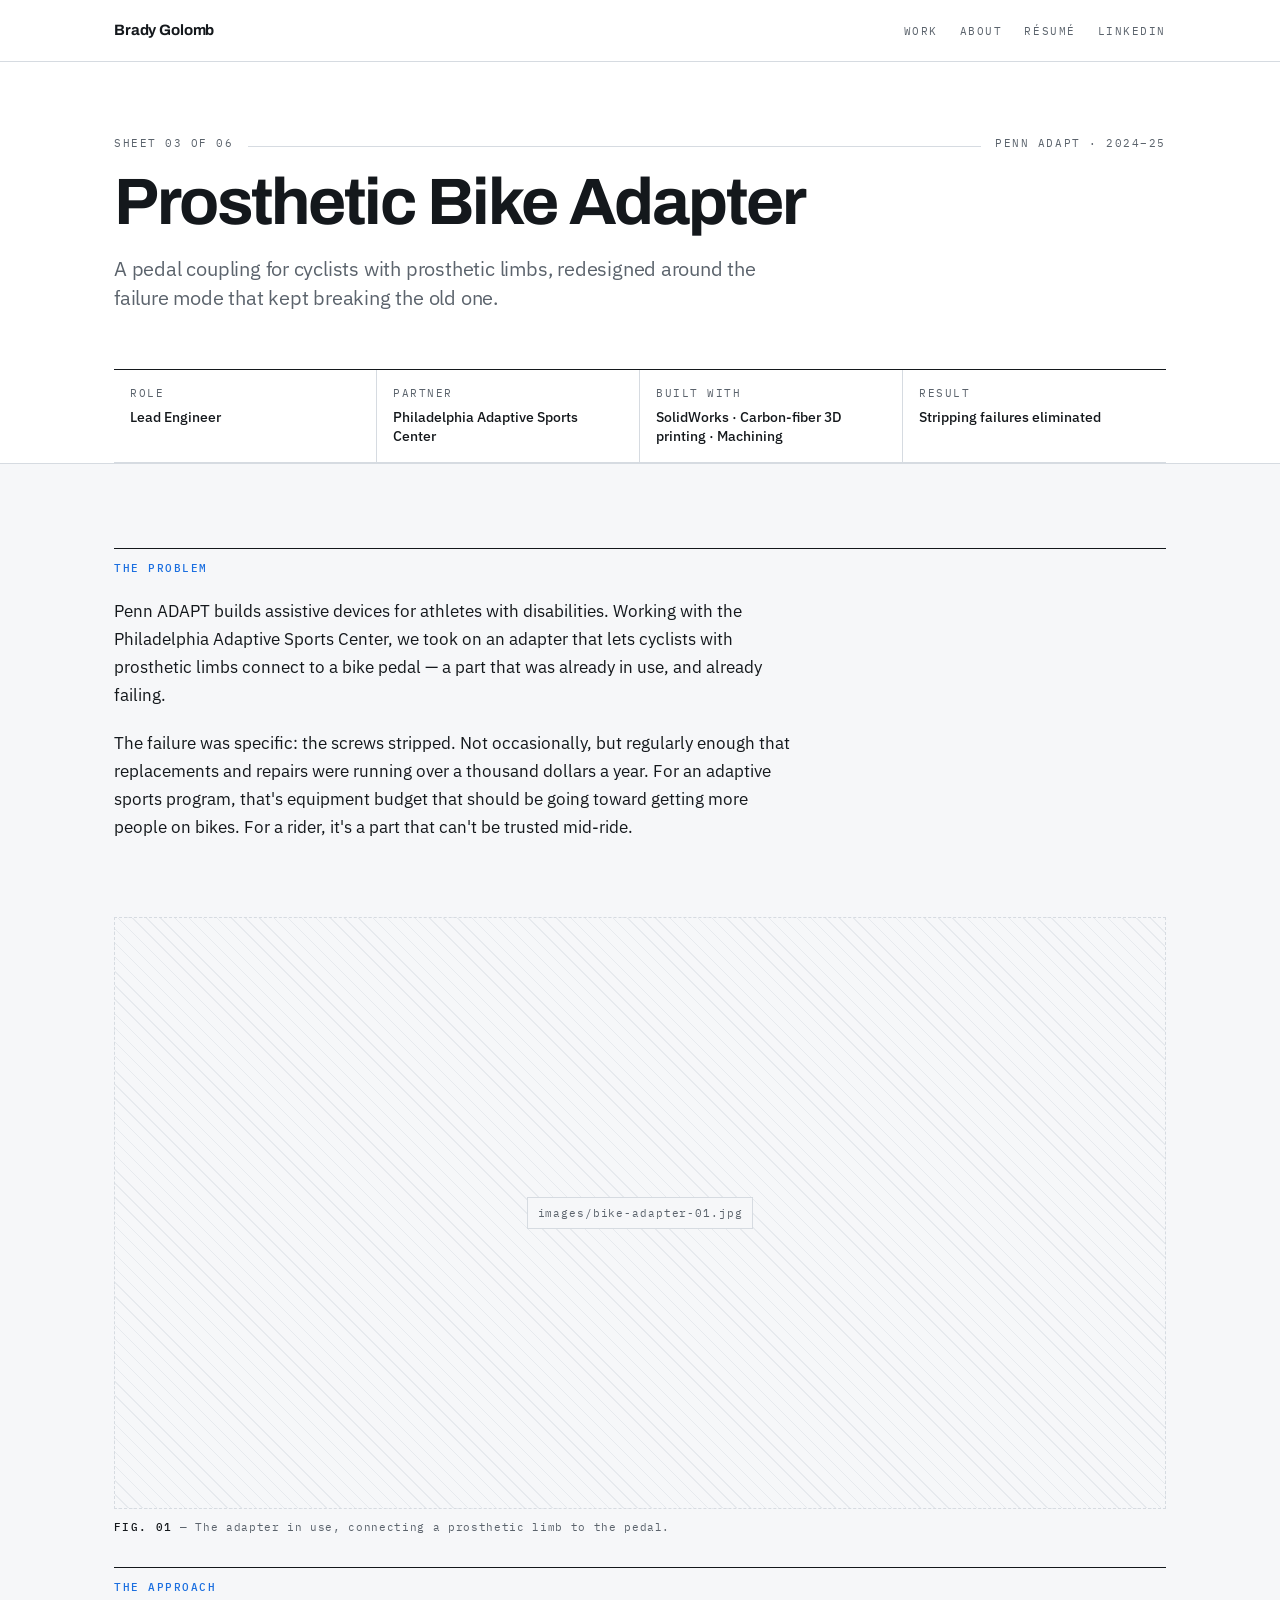
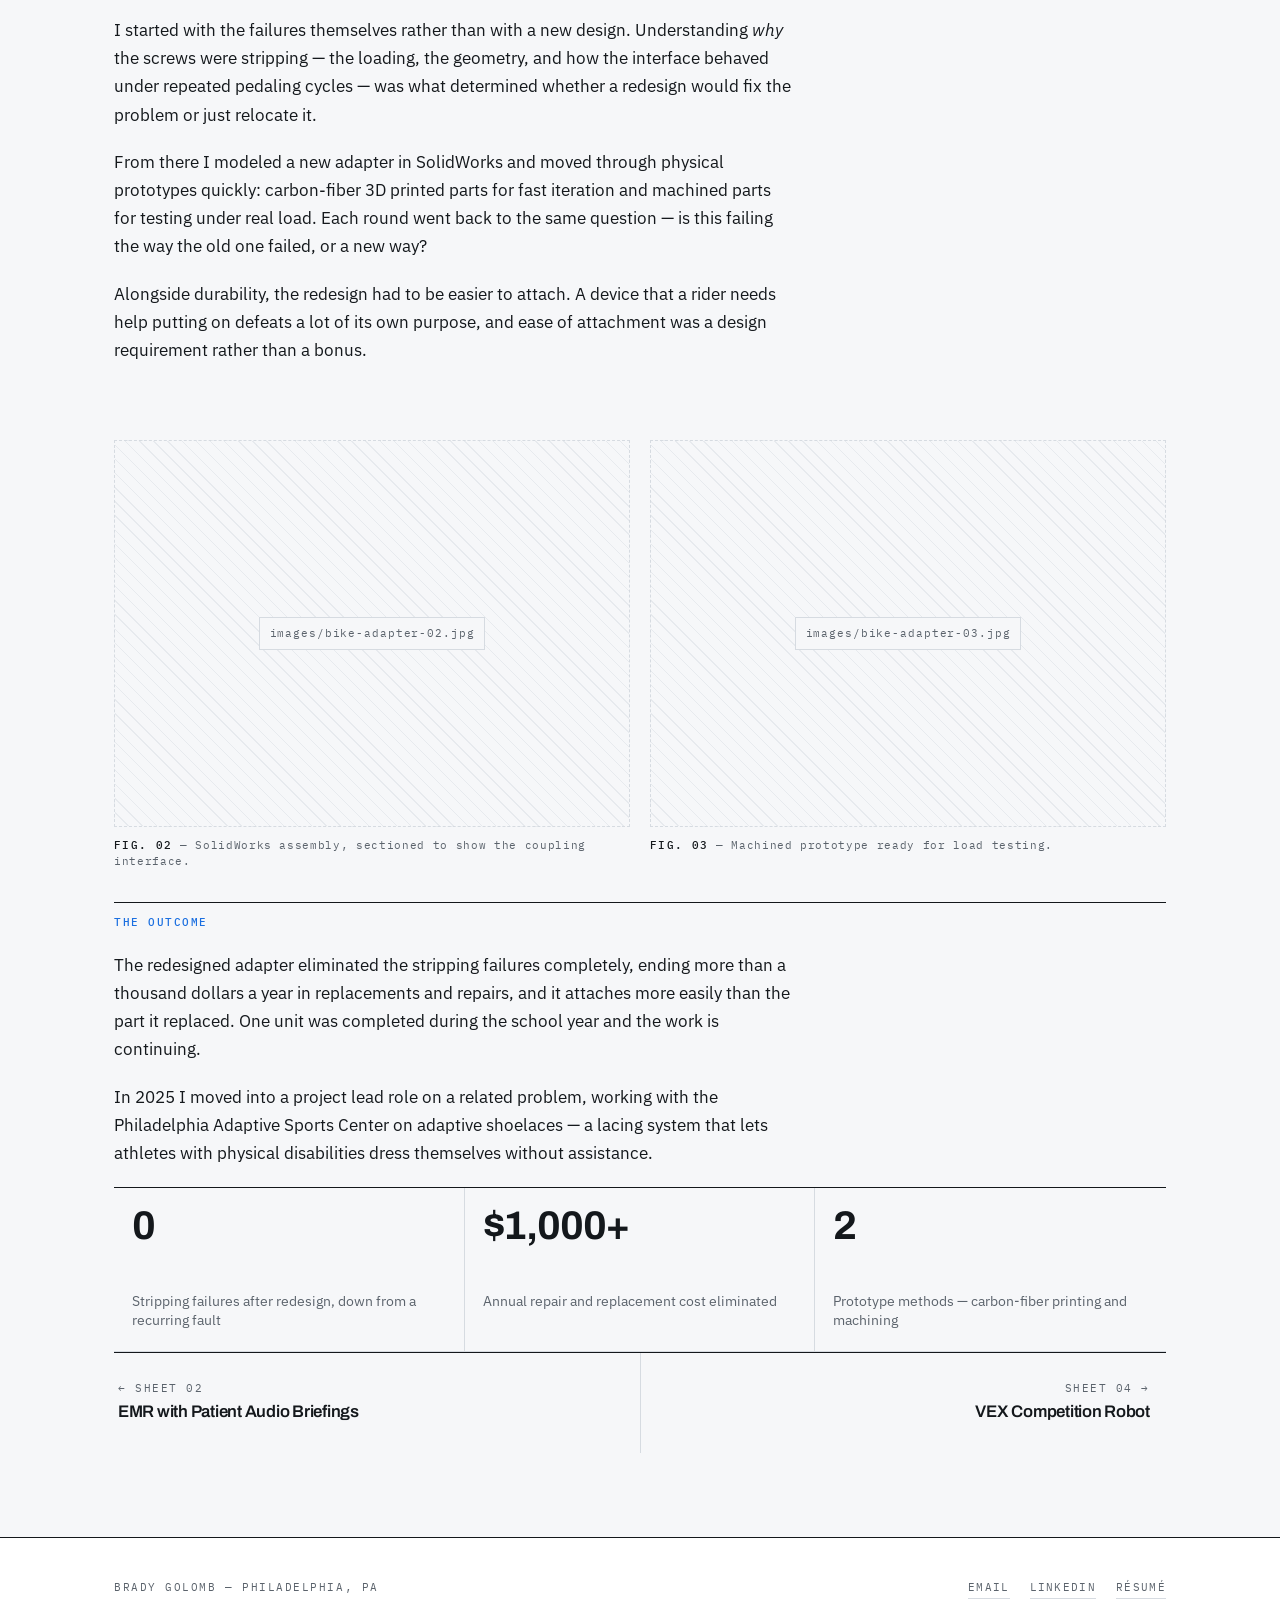
==== bike-adapter.html @ 54116083 "Add files via upload" ====
<!DOCTYPE html>
<html lang="en">
<head>
<meta charset="utf-8">
<meta name="viewport" content="width=device-width, initial-scale=1">
<title>Prosthetic Bike Adapter — Brady Golomb</title>
<meta name="description" content="A redesigned pedal coupling for cyclists with prosthetic limbs that eliminated a screw-stripping failure costing riders $1,000+ a year. Penn ADAPT, 2024–25.">
<link rel="preconnect" href="https://fonts.googleapis.com">
<link rel="preconnect" href="https://fonts.gstatic.com" crossorigin>
<link href="https://fonts.googleapis.com/css2?family=Archivo:wght@600;700&family=IBM+Plex+Mono:wght@400;500&family=IBM+Plex+Sans:wght@400;500;600&display=swap" rel="stylesheet">
<link rel="stylesheet" href="style.css">
</head>
<body>

<header class="masthead">
  <div class="wrap masthead-inner">
    <a class="masthead-name" href="index.html">Brady Golomb</a>
    <nav class="masthead-nav">
      <a href="index.html#work">Work</a>
      <a href="index.html#about">About</a>
      <a href="resume.pdf">Résumé</a>
      <a href="https://www.linkedin.com/in/bradygolomb">LinkedIn</a>
    </nav>
  </div>
</header>

<section class="sheet-head">
  <div class="wrap">
    <div class="sheet-eyebrow">
      <p class="label">Sheet 03 of 06</p>
      <span class="rule-fill"></span>
      <p class="label">Penn ADAPT · 2024–25</p>
    </div>
    <h1 class="h-display sheet-title">Prosthetic Bike Adapter</h1>
    <p class="sheet-standfirst">A pedal coupling for cyclists with prosthetic limbs, redesigned around the failure mode that kept breaking the old one.</p>
  </div>
  <div class="wrap">
    <div class="titleblock">
      <div class="tb-cell">
        <p class="label">Role</p>
        <p class="tb-val">Lead Engineer</p>
      </div>
      <div class="tb-cell">
        <p class="label">Partner</p>
        <p class="tb-val">Philadelphia Adaptive Sports Center</p>
      </div>
      <div class="tb-cell">
        <p class="label">Built with</p>
        <p class="tb-val">SolidWorks · Carbon-fiber 3D printing · Machining</p>
      </div>
      <div class="tb-cell">
        <p class="label">Result</p>
        <p class="tb-val">Stripping failures eliminated</p>
      </div>
    </div>
  </div>
</section>

<section class="sheet-body">
  <div class="wrap">

    <div class="sheet-section prose">
      <h2>The problem</h2>
      <p>Penn ADAPT builds assistive devices for athletes with disabilities. Working with the Philadelphia Adaptive Sports Center, we took on an adapter that lets cyclists with prosthetic limbs connect to a bike pedal — a part that was already in use, and already failing.</p>
      <p>The failure was specific: the screws stripped. Not occasionally, but regularly enough that replacements and repairs were running over a thousand dollars a year. For an adaptive sports program, that's equipment budget that should be going toward getting more people on bikes. For a rider, it's a part that can't be trusted mid-ride.</p>
    </div>

    <!-- IMAGE: replace this block with →  <img src="images/bike-adapter-01.jpg" alt="Adapter mounted on a bike with a prosthetic limb"> -->
    <figure>
      <div class="img-slot img-slot-wide"><span>images/bike-adapter-01.jpg</span></div>
      <figcaption><b>Fig. 01</b> — The adapter in use, connecting a prosthetic limb to the pedal.</figcaption>
    </figure>

    <div class="sheet-section prose">
      <h2>The approach</h2>
      <p>I started with the failures themselves rather than with a new design. Understanding <em>why</em> the screws were stripping — the loading, the geometry, and how the interface behaved under repeated pedaling cycles — was what determined whether a redesign would fix the problem or just relocate it.</p>
      <p>From there I modeled a new adapter in SolidWorks and moved through physical prototypes quickly: carbon-fiber 3D printed parts for fast iteration and machined parts for testing under real load. Each round went back to the same question — is this failing the way the old one failed, or a new way?</p>
      <p>Alongside durability, the redesign had to be easier to attach. A device that a rider needs help putting on defeats a lot of its own purpose, and ease of attachment was a design requirement rather than a bonus.</p>
    </div>

    <!-- IMAGE: replace each block with →  <img src="images/bike-adapter-02.jpg" alt="..."> -->
    <div class="fig-grid">
      <figure>
        <div class="img-slot"><span>images/bike-adapter-02.jpg</span></div>
        <figcaption><b>Fig. 02</b> — SolidWorks assembly, sectioned to show the coupling interface.</figcaption>
      </figure>
      <figure>
        <div class="img-slot"><span>images/bike-adapter-03.jpg</span></div>
        <figcaption><b>Fig. 03</b> — Machined prototype ready for load testing.</figcaption>
      </figure>
    </div>

    <div class="sheet-section prose">
      <h2>The outcome</h2>
      <p>The redesigned adapter eliminated the stripping failures completely, ending more than a thousand dollars a year in replacements and repairs, and it attaches more easily than the part it replaced. One unit was completed during the school year and the work is continuing.</p>
      <p>In 2025 I moved into a project lead role on a related problem, working with the Philadelphia Adaptive Sports Center on adaptive shoelaces — a lacing system that lets athletes with physical disabilities dress themselves without assistance.</p>

      <div class="outcomes">
        <div class="outcome">
          <p class="outcome-fig">0</p>
          <p class="outcome-txt">Stripping failures after redesign, down from a recurring fault</p>
        </div>
        <div class="outcome">
          <p class="outcome-fig">$1,000+</p>
          <p class="outcome-txt">Annual repair and replacement cost eliminated</p>
        </div>
        <div class="outcome">
          <p class="outcome-fig">2</p>
          <p class="outcome-txt">Prototype methods — carbon-fiber printing and machining</p>
        </div>
      </div>
    </div>

  </div>

  <div class="wrap">
    <nav class="sheet-nav">
      <a class="nav-prev" href="emr-podcast.html">
        <p class="label">← Sheet 02</p>
        <div class="nav-ttl">EMR with Patient Audio Briefings</div>
      </a>
      <a class="nav-next" href="vex-robot.html">
        <p class="label">Sheet 04 →</p>
        <div class="nav-ttl">VEX Competition Robot</div>
      </a>
    </nav>
  </div>
</section>

<footer class="foot">
  <div class="wrap foot-inner">
    <p class="label">Brady Golomb — Philadelphia, PA</p>
    <div class="foot-links">
      <a href="mailto:bradygolomb06@gmail.com">Email</a>
      <a href="https://www.linkedin.com/in/bradygolomb">LinkedIn</a>
      <a href="resume.pdf">Résumé</a>
    </div>
  </div>
</footer>

</body>
</html>
---- style.css ----
/* ============================================================
   Brady Golomb — portfolio
   Visual system: engineering drawing sheet
   ============================================================ */

:root {
  --paper:      #F6F7F9;
  --sheet:      #FFFFFF;
  --ink:        #14181C;
  --graphite:   #5B636C;
  --rule:       #D6DBE1;
  --rule-soft:  #E7EAEE;
  --select:     #1B6FE0;
  --select-dim: #E8F0FC;

  --f-display: 'Archivo', 'Helvetica Neue', Arial, sans-serif;
  --f-body:    'IBM Plex Sans', system-ui, sans-serif;
  --f-mono:    'IBM Plex Mono', ui-monospace, monospace;

  --gutter: clamp(20px, 5vw, 64px);
  --maxw: 1180px;
}

*, *::before, *::after { box-sizing: border-box; }

html { -webkit-text-size-adjust: 100%; }

body {
  margin: 0;
  background: var(--paper);
  color: var(--ink);
  font-family: var(--f-body);
  font-size: 17px;
  line-height: 1.65;
  -webkit-font-smoothing: antialiased;
}

a { color: inherit; }

img { max-width: 100%; display: block; }

.wrap {
  max-width: var(--maxw);
  margin: 0 auto;
  padding: 0 var(--gutter);
}

/* ---------- shared type roles ---------- */

.label {
  font-family: var(--f-mono);
  font-size: 11px;
  letter-spacing: 0.14em;
  text-transform: uppercase;
  color: var(--graphite);
  margin: 0;
}

.h-display {
  font-family: var(--f-display);
  font-weight: 700;
  letter-spacing: -0.03em;
  line-height: 0.94;
  margin: 0;
}

.prose p {
  margin: 0 0 1.15em;
  max-width: 68ch;
}

.prose p:last-child { margin-bottom: 0; }

.prose strong { font-weight: 600; }

/* ============================================================
   MASTHEAD
   ============================================================ */

.masthead {
  border-bottom: 1px solid var(--rule);
  background: var(--sheet);
}

.masthead-inner {
  display: flex;
  align-items: baseline;
  justify-content: space-between;
  gap: 24px;
  padding-top: 18px;
  padding-bottom: 18px;
  flex-wrap: wrap;
}

.masthead-name {
  font-family: var(--f-display);
  font-weight: 700;
  font-size: 15px;
  letter-spacing: -0.01em;
  text-decoration: none;
}

.masthead-nav {
  display: flex;
  gap: 22px;
}

.masthead-nav a {
  font-family: var(--f-mono);
  font-size: 11px;
  letter-spacing: 0.14em;
  text-transform: uppercase;
  color: var(--graphite);
  text-decoration: none;
  padding-bottom: 2px;
  border-bottom: 1px solid transparent;
  transition: color .15s ease, border-color .15s ease;
}

.masthead-nav a:hover,
.masthead-nav a:focus-visible {
  color: var(--select);
  border-bottom-color: var(--select);
}

/* ============================================================
   HERO  (home)
   ============================================================ */

.hero {
  background: var(--sheet);
  border-bottom: 1px solid var(--rule);
  padding-top: clamp(56px, 9vw, 104px);
  padding-bottom: 0;
}

.hero-name {
  font-size: clamp(3.4rem, 13vw, 9.5rem);
  margin-bottom: 0.22em;
}

.hero-line {
  font-size: clamp(1.15rem, 2.4vw, 1.6rem);
  line-height: 1.35;
  font-weight: 400;
  max-width: 26ch;
  letter-spacing: -0.015em;
  margin: 0 0 clamp(40px, 6vw, 68px);
}

.hero-line em {
  font-style: normal;
  border-bottom: 2px solid var(--select);
  padding-bottom: 1px;
}

/* ---------- title block: the signature element ---------- */

.titleblock {
  border-top: 1px solid var(--ink);
  display: grid;
  grid-template-columns: repeat(4, 1fr);
}

.tb-cell {
  border-right: 1px solid var(--rule);
  border-bottom: 1px solid var(--rule);
  padding: 14px 16px 16px;
  min-height: 82px;
}

.tb-cell:nth-child(4n) { border-right: none; }

.tb-cell .label { margin-bottom: 6px; }

.tb-val {
  font-family: var(--f-body);
  font-size: 14px;
  font-weight: 500;
  line-height: 1.35;
  margin: 0;
}

.tb-val a { color: var(--select); text-decoration: none; }
.tb-val a:hover { text-decoration: underline; }

/* ============================================================
   SECTION SCAFFOLD
   ============================================================ */

.band { padding: clamp(56px, 8vw, 96px) 0; }

.band-sheet { background: var(--sheet); border-bottom: 1px solid var(--rule); }

.band-head {
  display: flex;
  align-items: baseline;
  gap: 16px;
  border-bottom: 1px solid var(--ink);
  padding-bottom: 12px;
  margin-bottom: 36px;
}

.band-head h2 {
  font-family: var(--f-display);
  font-weight: 700;
  font-size: 1.05rem;
  letter-spacing: -0.01em;
  margin: 0;
}

.band-head .count { margin-left: auto; }

/* ============================================================
   PROJECT INDEX  (bill-of-materials table)
   ============================================================ */

.index-list { border-top: 1px solid var(--rule-soft); }

.index-row {
  display: grid;
  grid-template-columns: 58px minmax(0, 1fr) 190px 130px 74px;
  align-items: center;
  gap: 16px;
  padding: 20px 8px 20px 4px;
  border-bottom: 1px solid var(--rule-soft);
  text-decoration: none;
  color: inherit;
  transition: background .14s ease, padding-left .14s ease;
}

.index-row:hover,
.index-row:focus-visible {
  background: var(--select-dim);
  padding-left: 14px;
  outline: none;
}

.index-row:focus-visible { box-shadow: inset 3px 0 0 var(--select); }

.ix-num {
  font-family: var(--f-mono);
  font-size: 12px;
  color: var(--graphite);
  letter-spacing: 0.04em;
}

.index-row:hover .ix-num { color: var(--select); }

.ix-title {
  font-family: var(--f-display);
  font-weight: 600;
  font-size: clamp(1.15rem, 2.2vw, 1.5rem);
  letter-spacing: -0.02em;
  line-height: 1.2;
}

.ix-sub {
  font-size: 14px;
  color: var(--graphite);
  line-height: 1.45;
  margin-top: 3px;
}

.ix-meta {
  font-family: var(--f-mono);
  font-size: 11px;
  letter-spacing: 0.1em;
  text-transform: uppercase;
  color: var(--graphite);
}

.ix-arrow {
  font-family: var(--f-mono);
  font-size: 13px;
  color: var(--rule);
  text-align: right;
  transition: color .14s ease, transform .14s ease;
}

.index-row:hover .ix-arrow {
  color: var(--select);
  transform: translateX(4px);
}

@media (max-width: 860px) {
  .index-row {
    grid-template-columns: 40px minmax(0, 1fr) 30px;
    gap: 12px;
    padding: 18px 4px;
  }
  .index-row .ix-meta { display: none; }
  .ix-sub { font-size: 13.5px; }
}

/* ============================================================
   ABOUT
   ============================================================ */

.about-grid {
  display: grid;
  grid-template-columns: minmax(0, 1.55fr) minmax(0, 1fr);
  gap: clamp(32px, 6vw, 80px);
  align-items: start;
}

@media (max-width: 820px) {
  .about-grid { grid-template-columns: 1fr; }
}

.spec-table { border-top: 1px solid var(--ink); }

.spec-row {
  display: grid;
  grid-template-columns: 120px minmax(0, 1fr);
  gap: 14px;
  padding: 12px 0;
  border-bottom: 1px solid var(--rule-soft);
  align-items: baseline;
}

.spec-row .label { padding-top: 2px; }

.spec-val { font-size: 14.5px; line-height: 1.5; }

/* ============================================================
   BUTTONS
   ============================================================ */

.btn-row { display: flex; flex-wrap: wrap; gap: 12px; margin-top: 32px; }

.btn {
  display: inline-flex;
  align-items: center;
  gap: 10px;
  font-family: var(--f-mono);
  font-size: 11px;
  letter-spacing: 0.14em;
  text-transform: uppercase;
  text-decoration: none;
  padding: 13px 20px;
  border: 1px solid var(--ink);
  color: var(--ink);
  background: transparent;
  transition: background .15s ease, color .15s ease, border-color .15s ease;
}

.btn:hover, .btn:focus-visible {
  background: var(--ink);
  color: var(--sheet);
}

.btn-primary {
  background: var(--select);
  border-color: var(--select);
  color: #fff;
}

.btn-primary:hover, .btn-primary:focus-visible {
  background: var(--ink);
  border-color: var(--ink);
  color: #fff;
}

/* ============================================================
   PROJECT PAGE
   ============================================================ */

.sheet-head {
  background: var(--sheet);
  border-bottom: 1px solid var(--rule);
  padding-top: clamp(40px, 6vw, 72px);
}

.sheet-eyebrow {
  display: flex;
  gap: 14px;
  align-items: baseline;
  margin-bottom: 20px;
}

.sheet-eyebrow .rule-fill {
  flex: 1;
  height: 1px;
  background: var(--rule);
}

.sheet-title {
  font-size: clamp(2.1rem, 6vw, 4.1rem);
  margin-bottom: 0.3em;
  max-width: 20ch;
}

.sheet-standfirst {
  font-size: clamp(1.05rem, 2vw, 1.28rem);
  line-height: 1.45;
  color: var(--graphite);
  max-width: 54ch;
  margin: 0 0 clamp(36px, 5vw, 56px);
  letter-spacing: -0.01em;
}

.sheet-body { padding: clamp(48px, 7vw, 84px) 0; }

.sheet-section { margin-bottom: clamp(48px, 7vw, 76px); }

.sheet-section:last-child { margin-bottom: 0; }

.sheet-section > h2 {
  font-family: var(--f-mono);
  font-size: 11px;
  letter-spacing: 0.14em;
  text-transform: uppercase;
  color: var(--select);
  font-weight: 500;
  border-top: 1px solid var(--ink);
  padding-top: 10px;
  margin: 0 0 20px;
}

/* ---------- figures ---------- */

figure { margin: 32px 0; }

.fig-grid {
  display: grid;
  grid-template-columns: 1fr 1fr;
  gap: 20px;
  margin: 32px 0;
}

.fig-grid figure { margin: 0; }

@media (max-width: 700px) {
  .fig-grid { grid-template-columns: 1fr; }
}

figure img { border: 1px solid var(--rule); background: var(--sheet); }

figcaption {
  font-family: var(--f-mono);
  font-size: 11px;
  letter-spacing: 0.06em;
  color: var(--graphite);
  margin-top: 10px;
  line-height: 1.5;
}

figcaption b {
  color: var(--ink);
  font-weight: 500;
  letter-spacing: 0.12em;
  text-transform: uppercase;
}

/* image placeholder — replace with <img> when photos are ready */
.img-slot {
  border: 1px dashed var(--rule);
  background:
    repeating-linear-gradient(45deg, transparent 0 9px, var(--rule-soft) 9px 10px);
  aspect-ratio: 4 / 3;
  display: flex;
  align-items: center;
  justify-content: center;
  padding: 20px;
  text-align: center;
}

.img-slot span {
  font-family: var(--f-mono);
  font-size: 11px;
  letter-spacing: 0.08em;
  color: var(--graphite);
  background: var(--paper);
  padding: 6px 10px;
  border: 1px solid var(--rule);
}

.img-slot-wide { aspect-ratio: 16 / 9; }

/* ---------- outcome callouts ---------- */

.outcomes {
  display: grid;
  grid-template-columns: repeat(auto-fit, minmax(180px, 1fr));
  border-top: 1px solid var(--ink);
  margin-top: 8px;
}

.outcome {
  border-right: 1px solid var(--rule);
  border-bottom: 1px solid var(--rule);
  padding: 18px 18px 20px;
}

.outcome:last-child { border-right: none; }

.outcome-fig {
  font-family: var(--f-display);
  font-weight: 700;
  font-size: clamp(1.8rem, 4vw, 2.5rem);
  letter-spacing: -0.03em;
  line-height: 1;
  margin: 0 0 8px;
}

.outcome-txt { font-size: 13.5px; line-height: 1.45; color: var(--graphite); margin: 0; }

@media (max-width: 620px) {
  .outcome { border-right: none; }
}

/* ---------- sheet footer nav ---------- */

.sheet-nav {
  border-top: 1px solid var(--ink);
  display: grid;
  grid-template-columns: 1fr 1fr;
}

.sheet-nav a {
  padding: 26px 4px 30px;
  text-decoration: none;
  transition: background .14s ease;
}

.sheet-nav a:hover, .sheet-nav a:focus-visible { background: var(--select-dim); }

.sheet-nav .nav-next { text-align: right; border-left: 1px solid var(--rule); padding-right: 16px; }
.sheet-nav .nav-prev { padding-left: 4px; }

.nav-ttl {
  font-family: var(--f-display);
  font-weight: 600;
  font-size: 1.05rem;
  letter-spacing: -0.015em;
  margin-top: 5px;
  line-height: 1.25;
}

.sheet-nav a:hover .nav-ttl { color: var(--select); }

/* ============================================================
   FOOTER
   ============================================================ */

.foot {
  background: var(--sheet);
  border-top: 1px solid var(--ink);
  padding: 40px 0 48px;
}

.foot-inner {
  display: flex;
  justify-content: space-between;
  align-items: baseline;
  gap: 20px;
  flex-wrap: wrap;
}

.foot-links { display: flex; gap: 20px; flex-wrap: wrap; }

.foot-links a {
  font-family: var(--f-mono);
  font-size: 11px;
  letter-spacing: 0.12em;
  text-transform: uppercase;
  color: var(--graphite);
  text-decoration: none;
  border-bottom: 1px solid var(--rule);
  padding-bottom: 2px;
}

.foot-links a:hover, .foot-links a:focus-visible {
  color: var(--select);
  border-bottom-color: var(--select);
}

/* ============================================================
   A11Y / MOTION
   ============================================================ */

:focus-visible { outline: 2px solid var(--select); outline-offset: 2px; }

@media (prefers-reduced-motion: reduce) {
  * { transition: none !important; animation: none !important; }
}

@media (max-width: 560px) {
  .titleblock { grid-template-columns: repeat(2, 1fr); }
  .tb-cell:nth-child(4n) { border-right: 1px solid var(--rule); }
  .tb-cell:nth-child(2n) { border-right: none; }
  .sheet-nav { grid-template-columns: 1fr; }
  .sheet-nav .nav-next { text-align: left; border-left: none; border-top: 1px solid var(--rule); padding-left: 4px; }
}
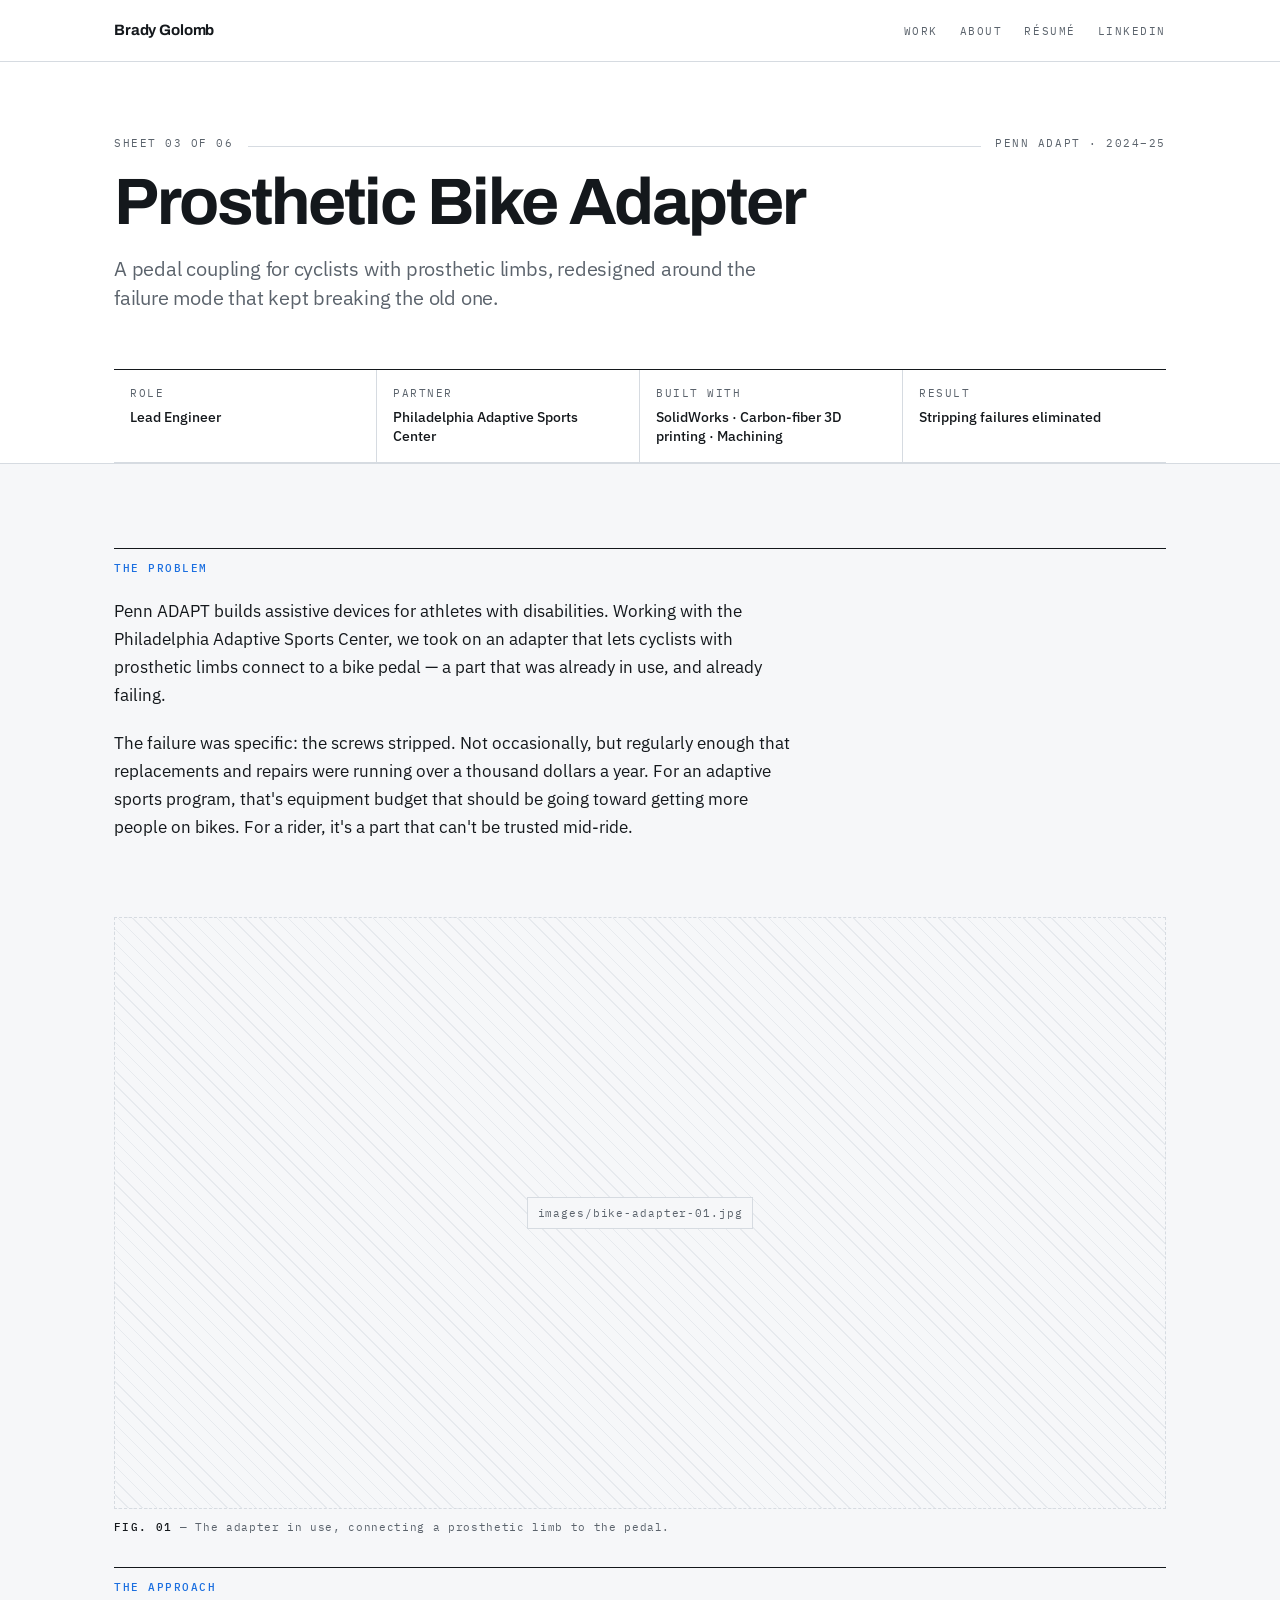
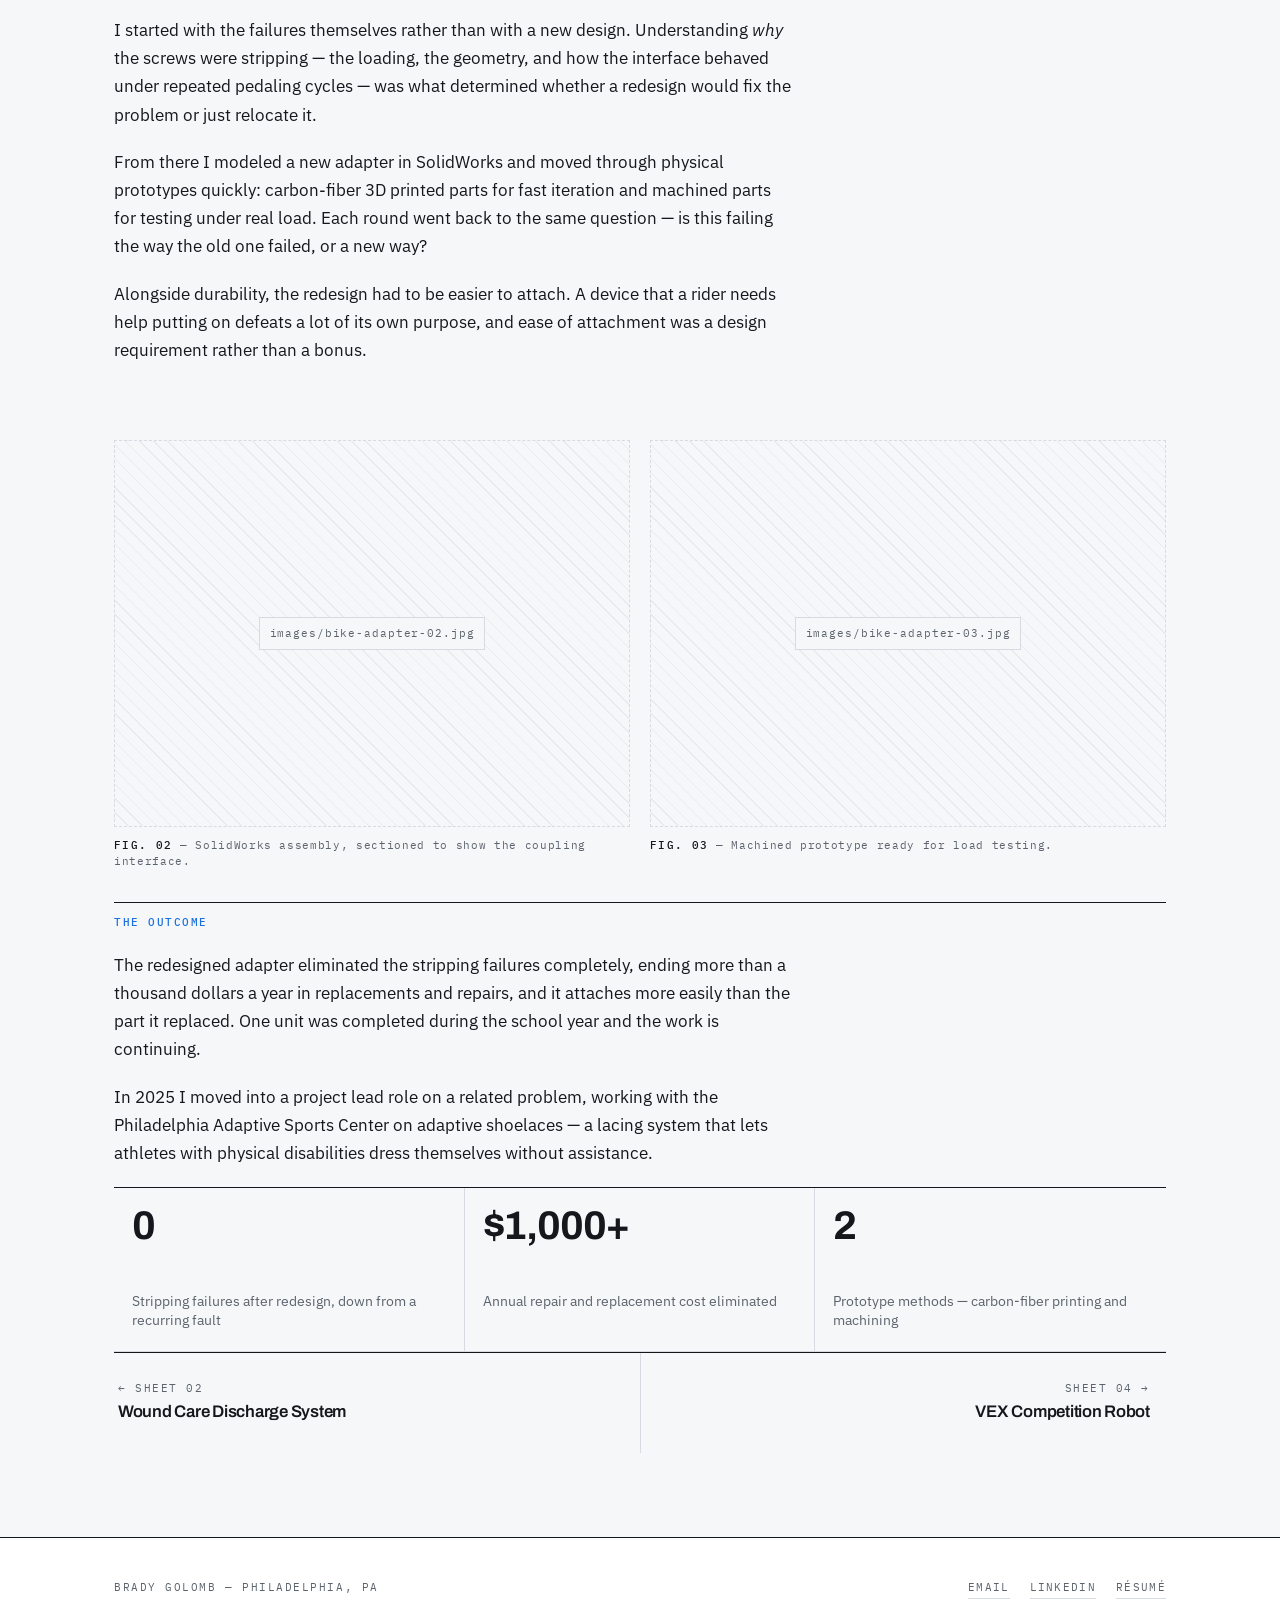
==== commit d09703cb: "Add files via upload" ====
--- a/bike-adapter.html
+++ b/bike-adapter.html
@@ -117,7 +117,7 @@
     <nav class="sheet-nav">
       <a class="nav-prev" href="emr-podcast.html">
         <p class="label">← Sheet 02</p>
-        <div class="nav-ttl">EMR with Patient Audio Briefings</div>
+        <div class="nav-ttl">Wound Care Discharge System</div>
       </a>
       <a class="nav-next" href="vex-robot.html">
         <p class="label">Sheet 04 →</p>
--- a/style.css
+++ b/style.css
@@ -593,3 +593,39 @@
   .sheet-nav { grid-template-columns: 1fr; }
   .sheet-nav .nav-next { text-align: left; border-left: none; border-top: 1px solid var(--rule); padding-left: 4px; }
 }
+
+/* ============================================================
+   PORTRAIT FIGURES — phone screenshots
+   ============================================================ */
+
+.fig-grid-3 { grid-template-columns: repeat(3, 1fr); }
+
+@media (max-width: 780px) {
+  .fig-grid-3 { grid-template-columns: 1fr; }
+}
+
+.fig-portrait img {
+  max-width: 240px;
+  margin-left: auto;
+  margin-right: auto;
+  border: none;
+  background: transparent;
+}
+
+.fig-portrait figcaption {
+  text-align: center;
+  max-width: 240px;
+  margin-left: auto;
+  margin-right: auto;
+}
+
+@media (max-width: 780px) {
+  .fig-portrait img { max-width: 220px; }
+}
+
+/* portrait placeholder, used before screenshots are added */
+.img-slot-portrait {
+  aspect-ratio: 9 / 19.5;
+  max-width: 240px;
+  margin: 0 auto;
+}
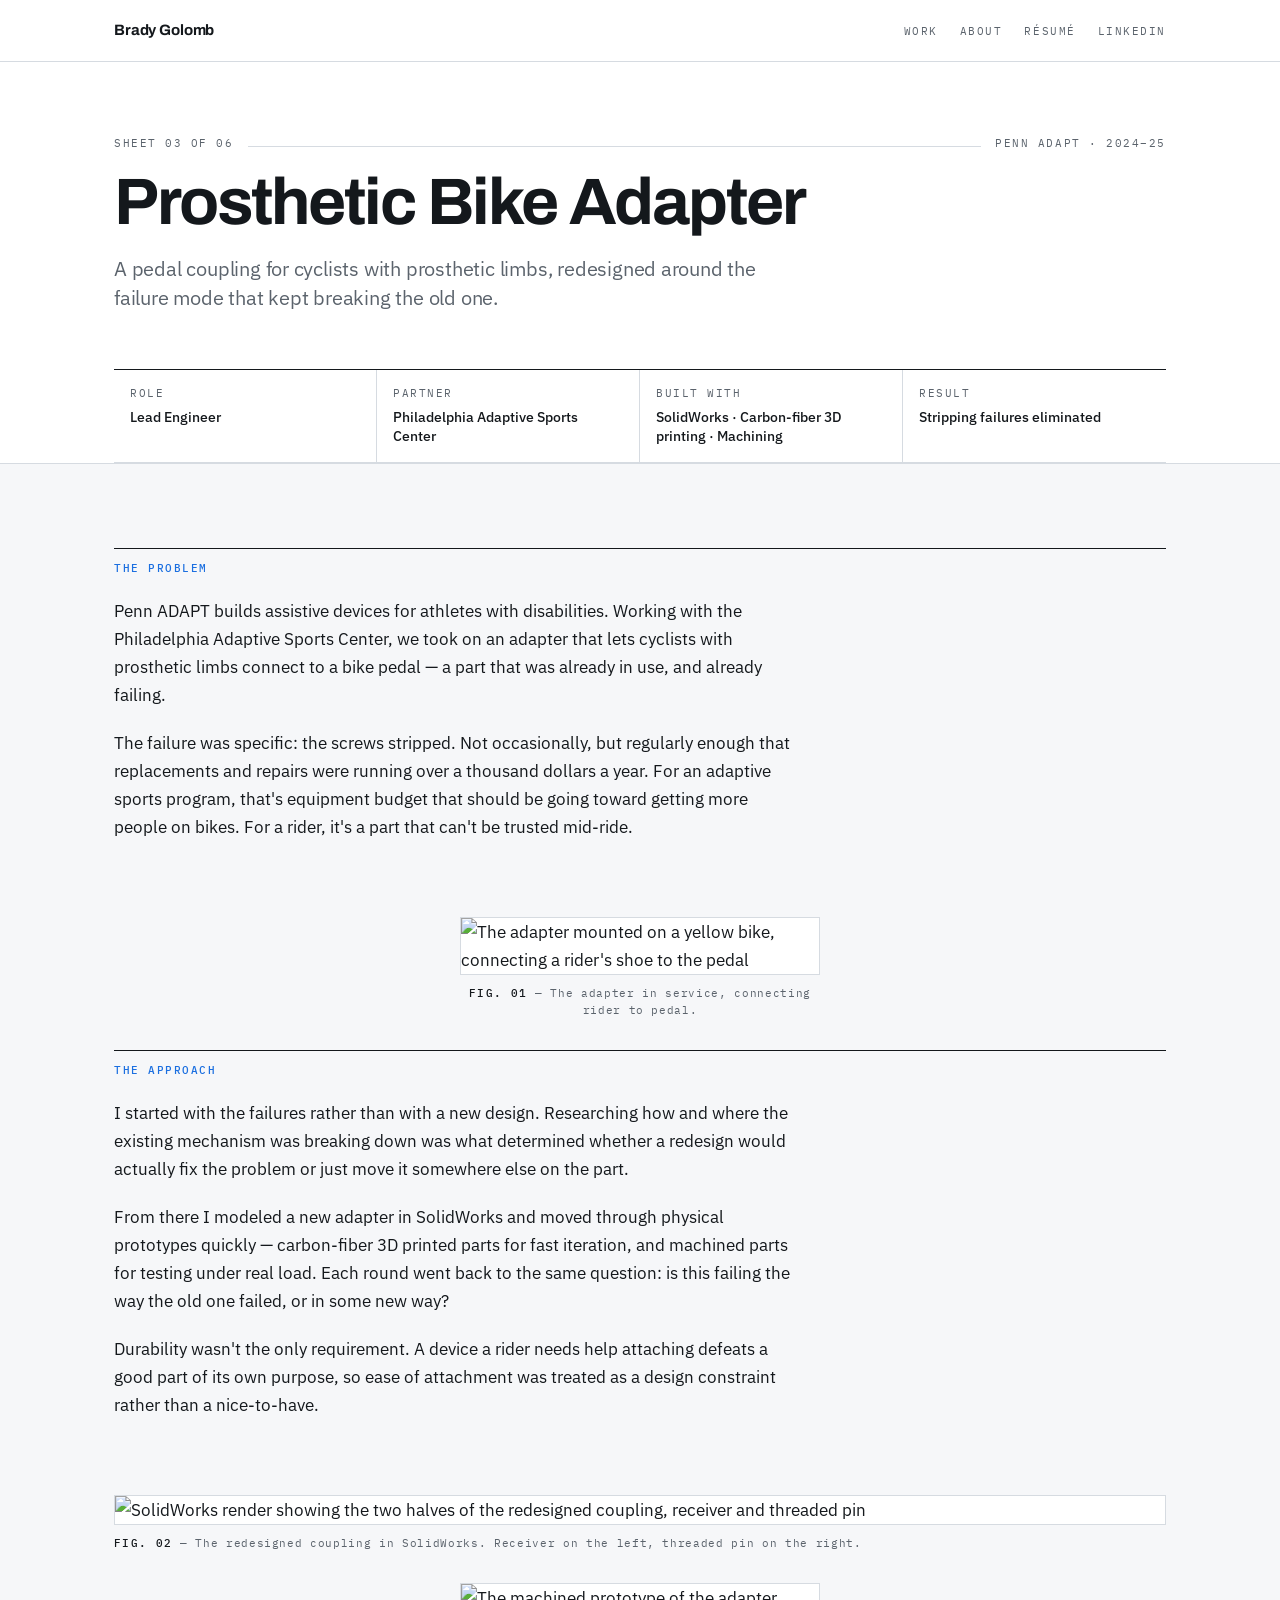
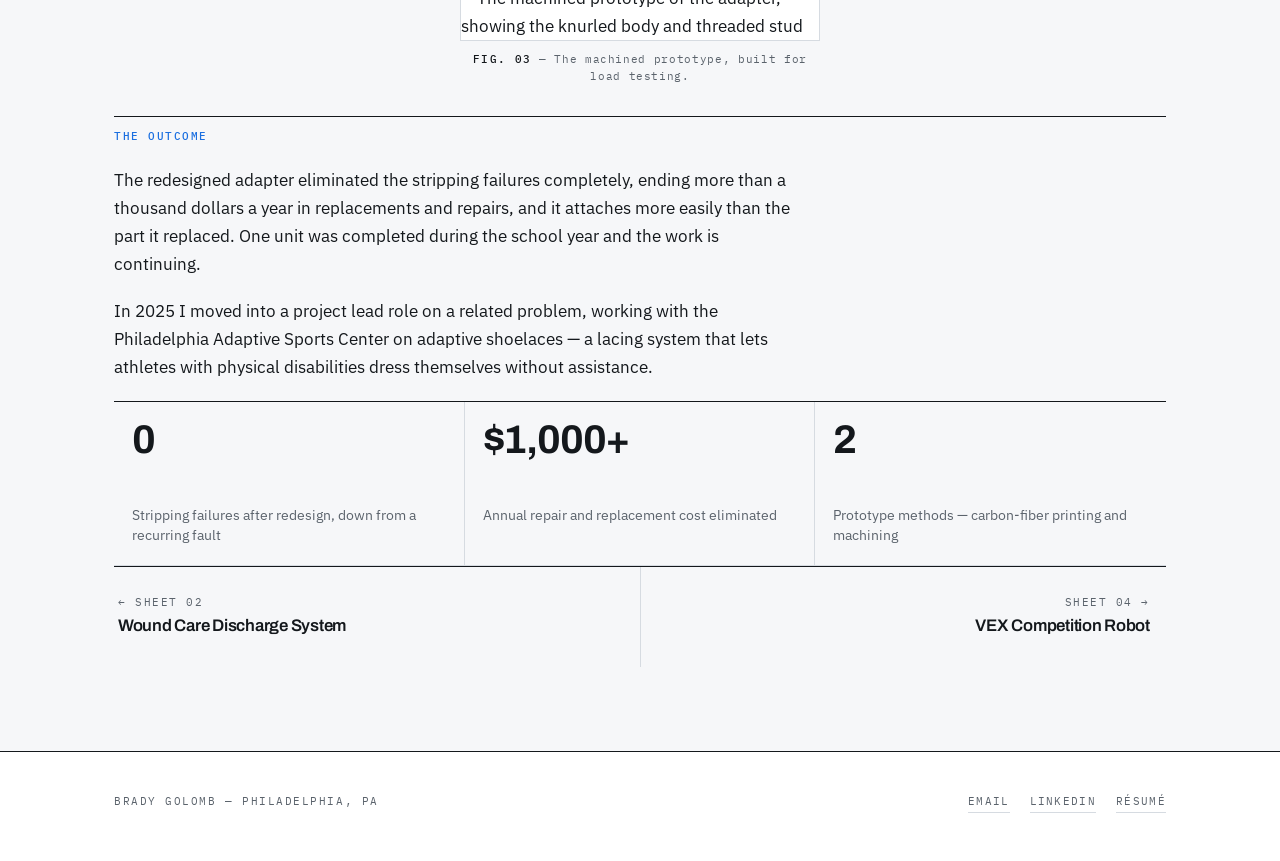
==== commit 93933f0a: "Add files via upload" ====
--- a/bike-adapter.html
+++ b/bike-adapter.html
@@ -65,30 +65,27 @@
       <p>The failure was specific: the screws stripped. Not occasionally, but regularly enough that replacements and repairs were running over a thousand dollars a year. For an adaptive sports program, that's equipment budget that should be going toward getting more people on bikes. For a rider, it's a part that can't be trusted mid-ride.</p>
     </div>
 
-    <!-- IMAGE: replace this block with →  <img src="images/bike-adapter-01.jpg" alt="Adapter mounted on a bike with a prosthetic limb"> -->
-    <figure>
-      <div class="img-slot img-slot-wide"><span>images/bike-adapter-01.jpg</span></div>
-      <figcaption><b>Fig. 01</b> — The adapter in use, connecting a prosthetic limb to the pedal.</figcaption>
+    <figure class="fig-tall">
+      <img src="images/bike-adapter-01.png" alt="The adapter mounted on a yellow bike, connecting a rider's shoe to the pedal">
+      <figcaption><b>Fig. 01</b> — The adapter in service, connecting rider to pedal.</figcaption>
     </figure>
 
     <div class="sheet-section prose">
       <h2>The approach</h2>
-      <p>I started with the failures themselves rather than with a new design. Understanding <em>why</em> the screws were stripping — the loading, the geometry, and how the interface behaved under repeated pedaling cycles — was what determined whether a redesign would fix the problem or just relocate it.</p>
-      <p>From there I modeled a new adapter in SolidWorks and moved through physical prototypes quickly: carbon-fiber 3D printed parts for fast iteration and machined parts for testing under real load. Each round went back to the same question — is this failing the way the old one failed, or a new way?</p>
-      <p>Alongside durability, the redesign had to be easier to attach. A device that a rider needs help putting on defeats a lot of its own purpose, and ease of attachment was a design requirement rather than a bonus.</p>
+      <p>I started with the failures rather than with a new design. Researching how and where the existing mechanism was breaking down was what determined whether a redesign would actually fix the problem or just move it somewhere else on the part.</p>
+      <p>From there I modeled a new adapter in SolidWorks and moved through physical prototypes quickly — carbon-fiber 3D printed parts for fast iteration, and machined parts for testing under real load. Each round went back to the same question: is this failing the way the old one failed, or in some new way?</p>
+      <p>Durability wasn't the only requirement. A device a rider needs help attaching defeats a good part of its own purpose, so ease of attachment was treated as a design constraint rather than a nice-to-have.</p>
     </div>
 
-    <!-- IMAGE: replace each block with →  <img src="images/bike-adapter-02.jpg" alt="..."> -->
-    <div class="fig-grid">
-      <figure>
-        <div class="img-slot"><span>images/bike-adapter-02.jpg</span></div>
-        <figcaption><b>Fig. 02</b> — SolidWorks assembly, sectioned to show the coupling interface.</figcaption>
-      </figure>
-      <figure>
-        <div class="img-slot"><span>images/bike-adapter-03.jpg</span></div>
-        <figcaption><b>Fig. 03</b> — Machined prototype ready for load testing.</figcaption>
-      </figure>
-    </div>
+    <figure>
+      <img src="images/bike-adapter-02.png" alt="SolidWorks render showing the two halves of the redesigned coupling, receiver and threaded pin">
+      <figcaption><b>Fig. 02</b> — The redesigned coupling in SolidWorks. Receiver on the left, threaded pin on the right.</figcaption>
+    </figure>
+
+    <figure class="fig-tall">
+      <img src="images/bike-adapter-03.png" alt="The machined prototype of the adapter, showing the knurled body and threaded stud">
+      <figcaption><b>Fig. 03</b> — The machined prototype, built for load testing.</figcaption>
+    </figure>
 
     <div class="sheet-section prose">
       <h2>The outcome</h2>
--- a/style.css
+++ b/style.css
@@ -629,3 +629,34 @@
   max-width: 240px;
   margin: 0 auto;
 }
+
+/* tall non-phone images (part photos, in-situ shots) */
+.fig-tall img {
+  max-width: 360px;
+  margin-left: auto;
+  margin-right: auto;
+}
+
+.fig-tall figcaption {
+  text-align: center;
+  max-width: 360px;
+  margin-left: auto;
+  margin-right: auto;
+}
+
+/* pull quote — used where a page carries no imagery */
+.pull {
+  margin: clamp(40px, 6vw, 64px) 0;
+  padding: 0 0 0 clamp(20px, 4vw, 36px);
+  border-left: 2px solid var(--select);
+}
+
+.pull p {
+  font-family: var(--f-display);
+  font-weight: 600;
+  font-size: clamp(1.25rem, 2.6vw, 1.75rem);
+  line-height: 1.3;
+  letter-spacing: -0.02em;
+  max-width: 24ch;
+  margin: 0;
+}
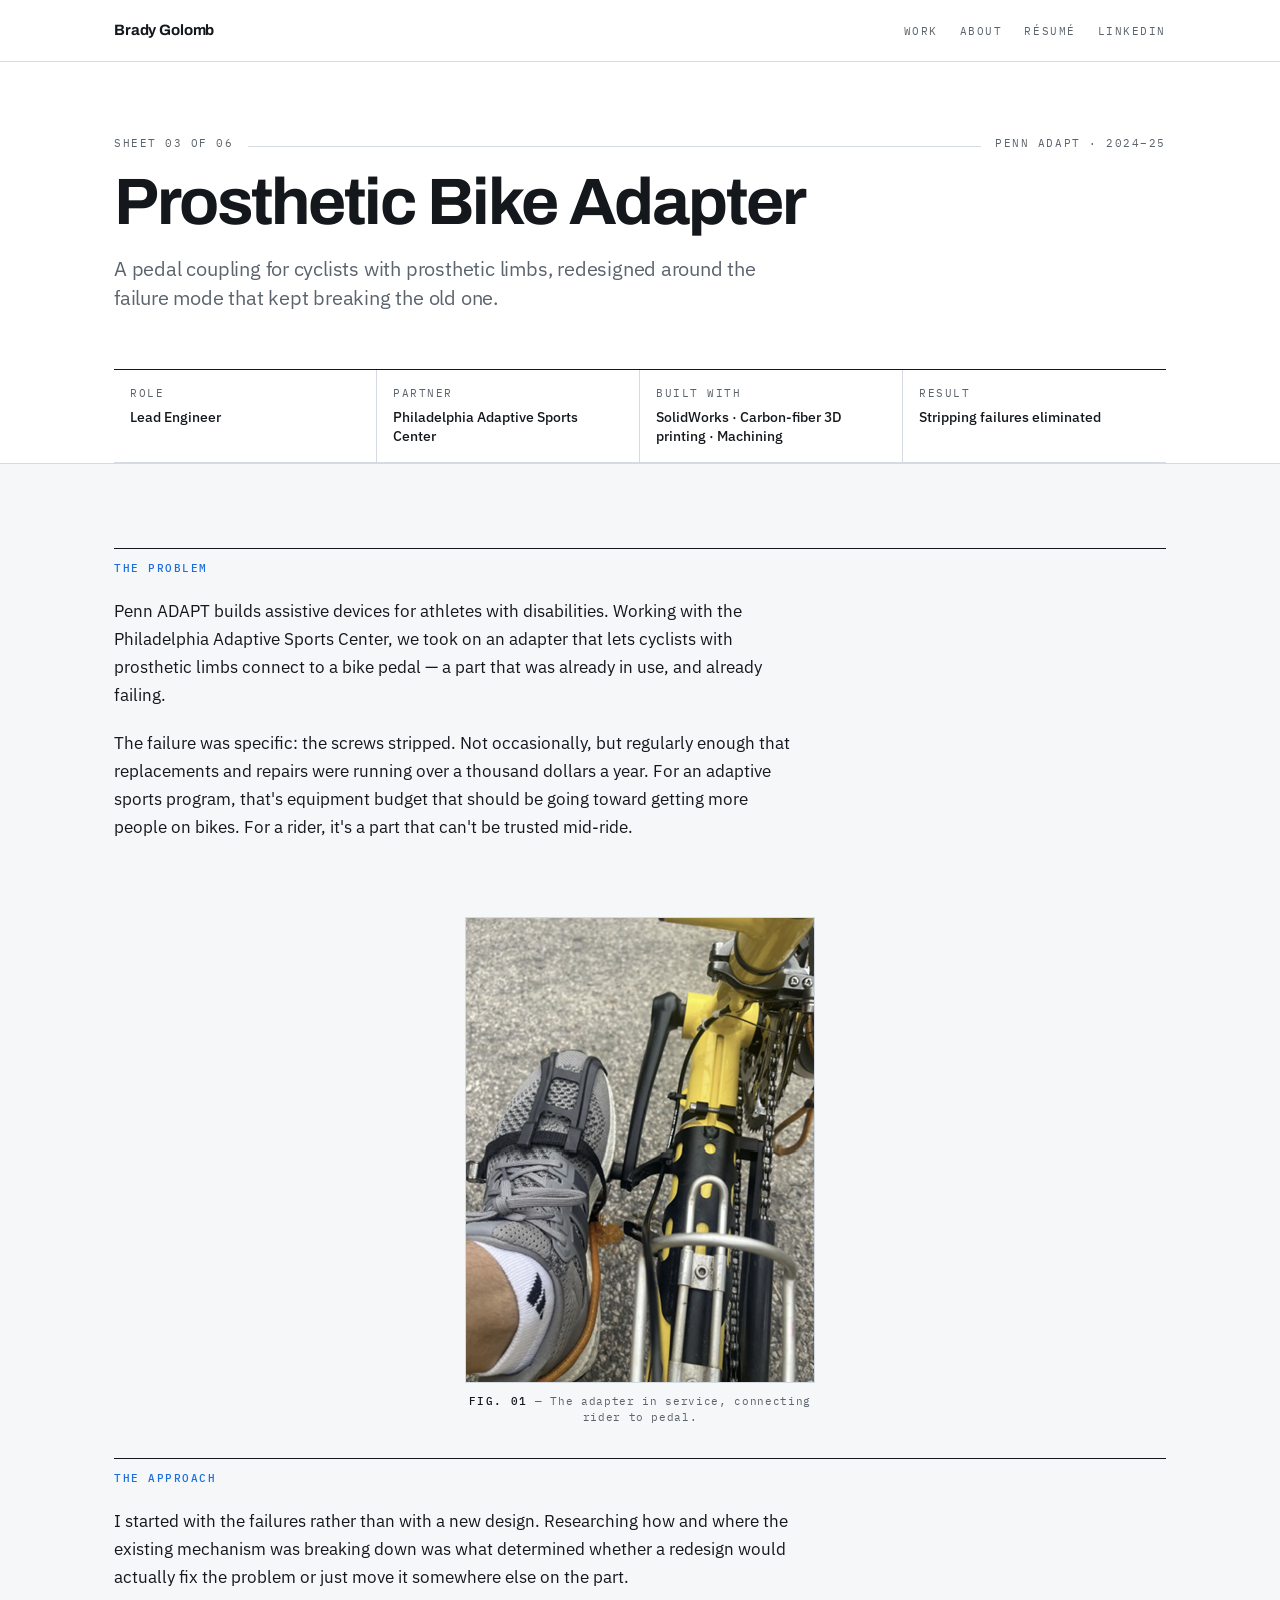
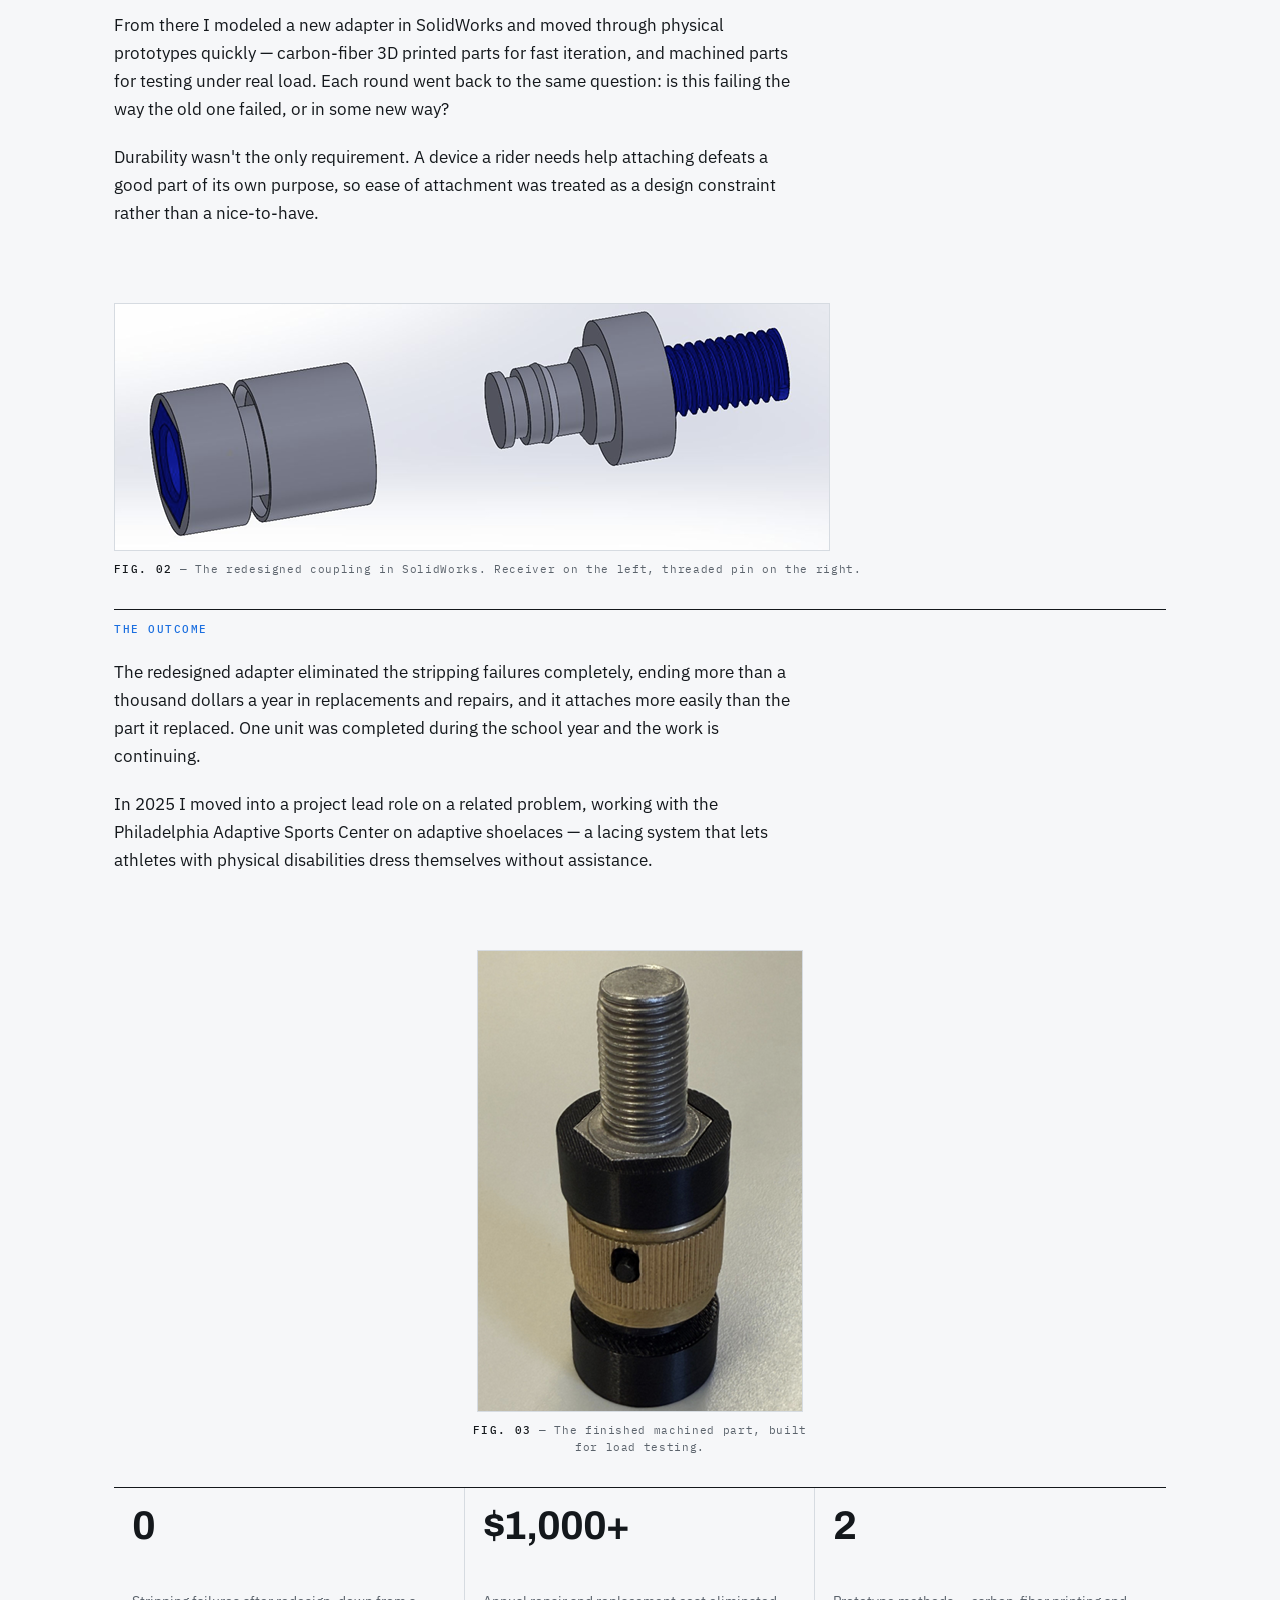
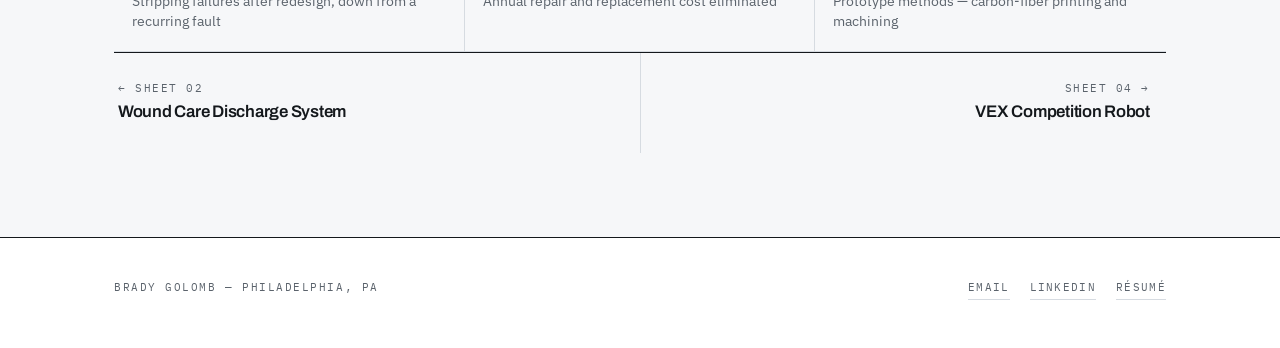
==== commit 7f9dd2ce: "Update bike-adapter.html" ====
--- a/bike-adapter.html
+++ b/bike-adapter.html
@@ -82,16 +82,18 @@
       <figcaption><b>Fig. 02</b> — The redesigned coupling in SolidWorks. Receiver on the left, threaded pin on the right.</figcaption>
     </figure>
 
-    <figure class="fig-tall">
-      <img src="images/bike-adapter-03.png" alt="The machined prototype of the adapter, showing the knurled body and threaded stud">
-      <figcaption><b>Fig. 03</b> — The machined prototype, built for load testing.</figcaption>
-    </figure>
-
     <div class="sheet-section prose">
       <h2>The outcome</h2>
       <p>The redesigned adapter eliminated the stripping failures completely, ending more than a thousand dollars a year in replacements and repairs, and it attaches more easily than the part it replaced. One unit was completed during the school year and the work is continuing.</p>
       <p>In 2025 I moved into a project lead role on a related problem, working with the Philadelphia Adaptive Sports Center on adaptive shoelaces — a lacing system that lets athletes with physical disabilities dress themselves without assistance.</p>
+    </div>
 
+    <figure class="fig-tall">
+      <img src="images/bike-adapter-03.png" alt="The machined prototype of the adapter, showing the knurled body and threaded stud">
+      <figcaption><b>Fig. 03</b> — The finished machined part, built for load testing.</figcaption>
+    </figure>
+
+    <div class="sheet-section prose">
       <div class="outcomes">
         <div class="outcome">
           <p class="outcome-fig">0</p>
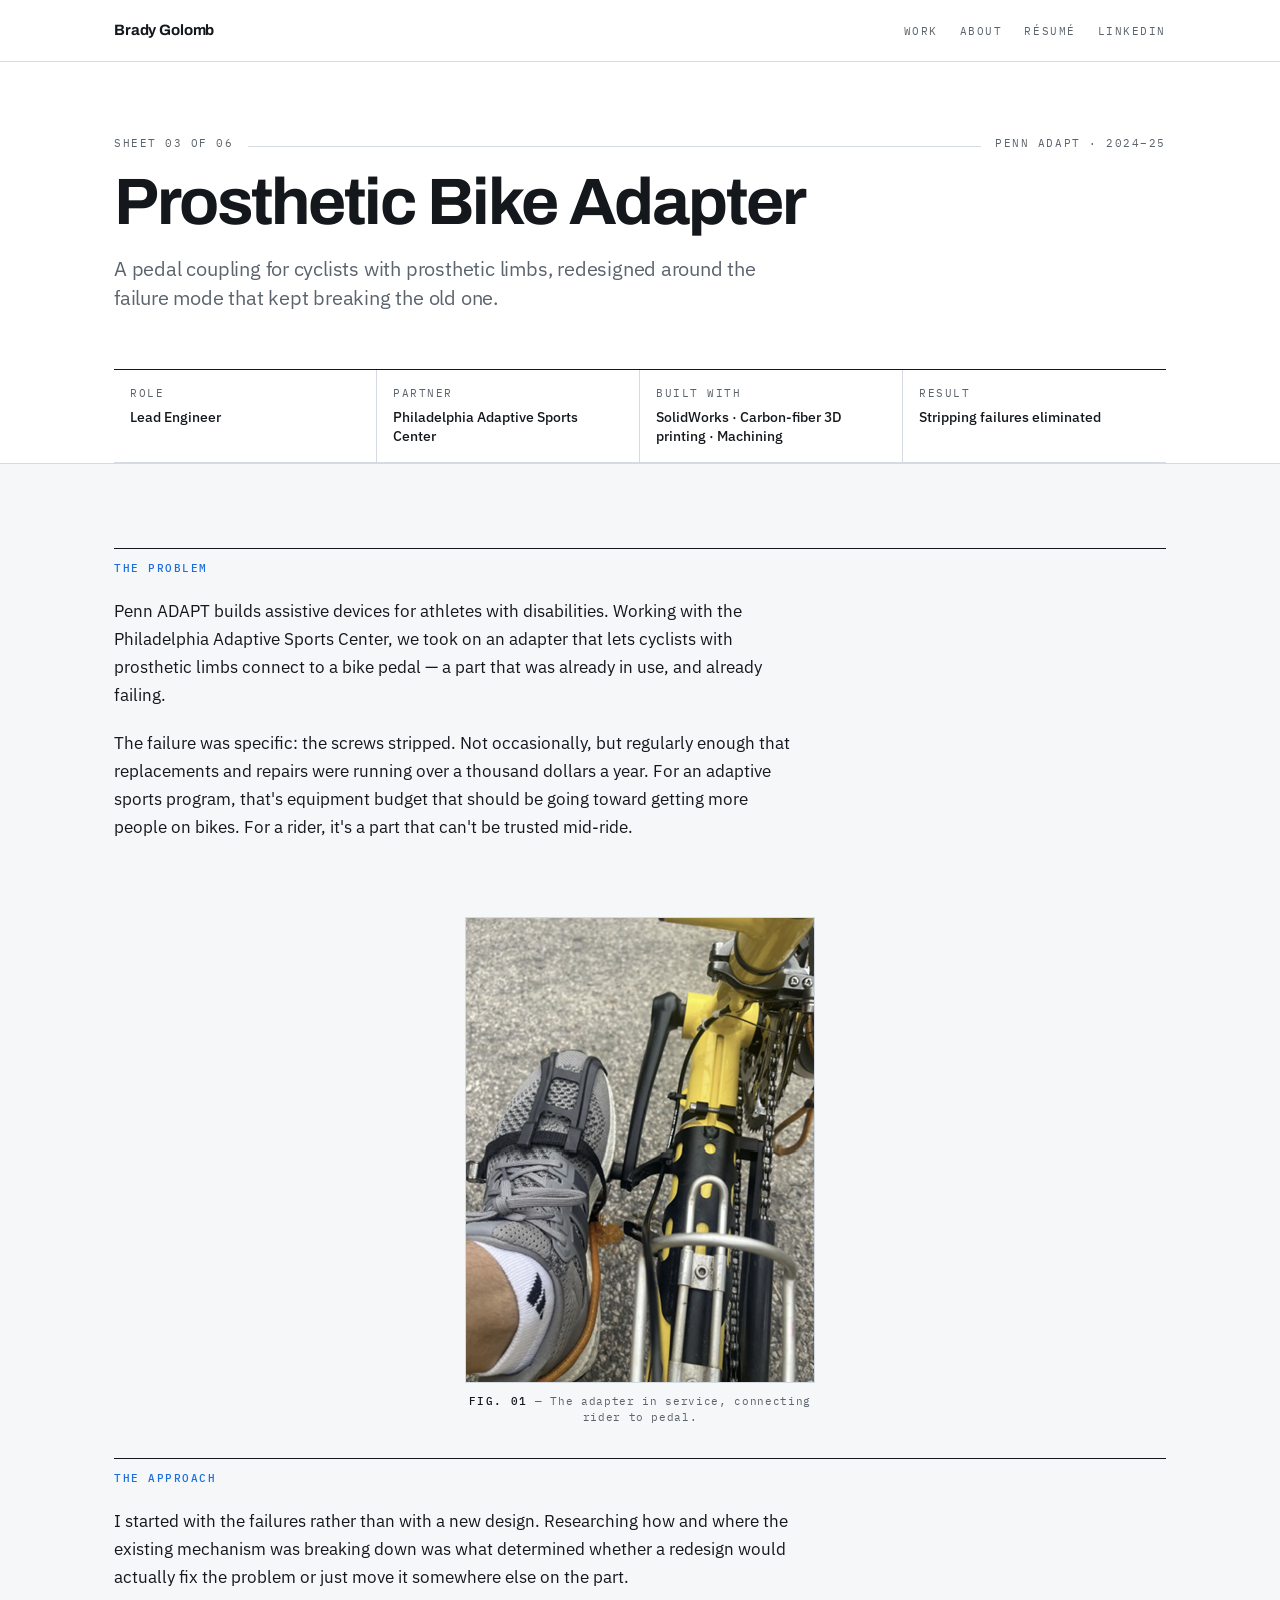
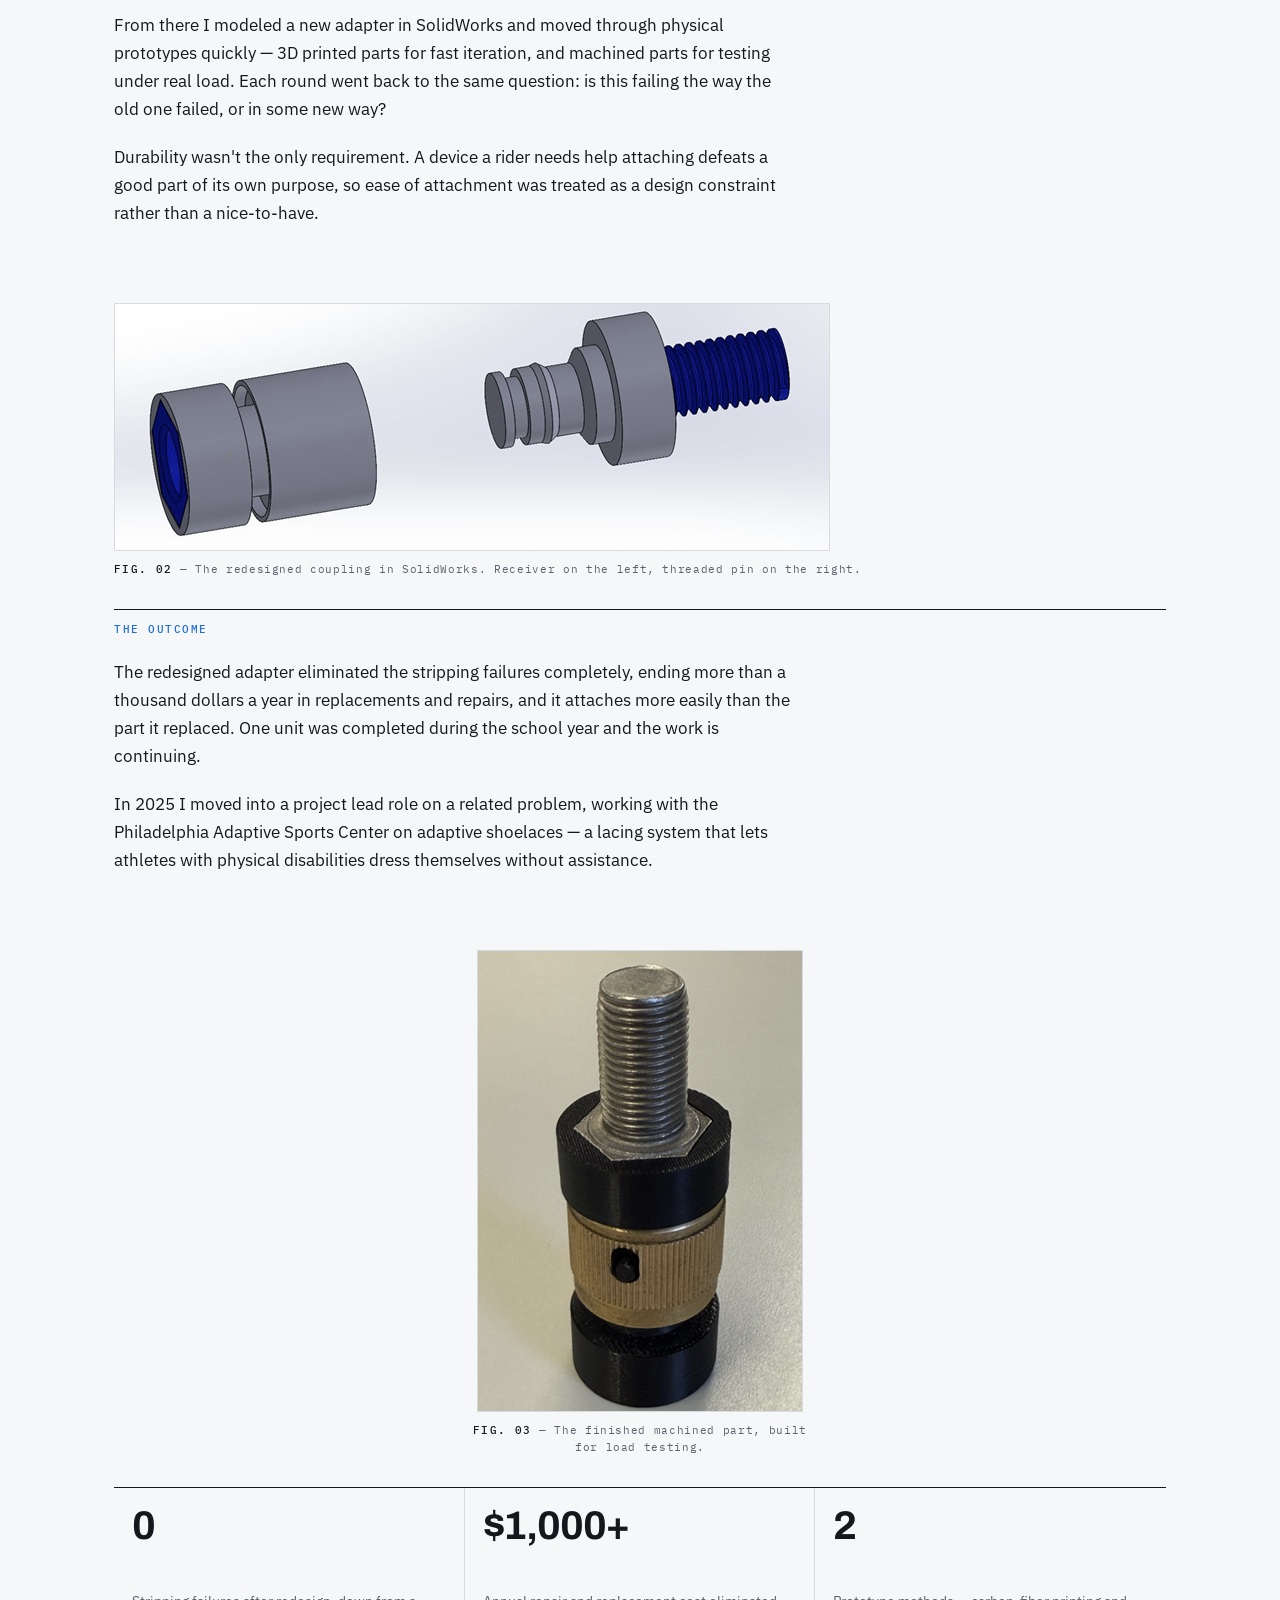
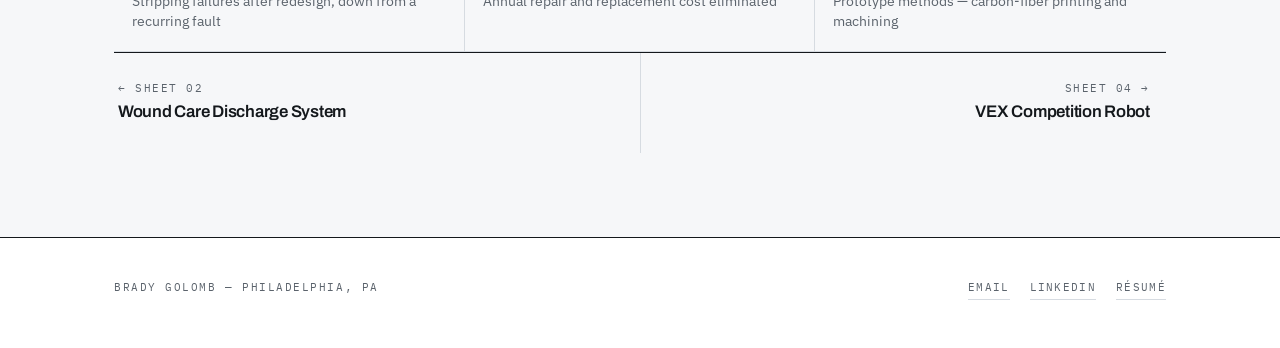
==== commit a839868d: "Update bike-adapter.html" ====
--- a/bike-adapter.html
+++ b/bike-adapter.html
@@ -73,7 +73,7 @@
     <div class="sheet-section prose">
       <h2>The approach</h2>
       <p>I started with the failures rather than with a new design. Researching how and where the existing mechanism was breaking down was what determined whether a redesign would actually fix the problem or just move it somewhere else on the part.</p>
-      <p>From there I modeled a new adapter in SolidWorks and moved through physical prototypes quickly — carbon-fiber 3D printed parts for fast iteration, and machined parts for testing under real load. Each round went back to the same question: is this failing the way the old one failed, or in some new way?</p>
+      <p>From there I modeled a new adapter in SolidWorks and moved through physical prototypes quickly — 3D printed parts for fast iteration, and machined parts for testing under real load. Each round went back to the same question: is this failing the way the old one failed, or in some new way?</p>
       <p>Durability wasn't the only requirement. A device a rider needs help attaching defeats a good part of its own purpose, so ease of attachment was treated as a design constraint rather than a nice-to-have.</p>
     </div>
 
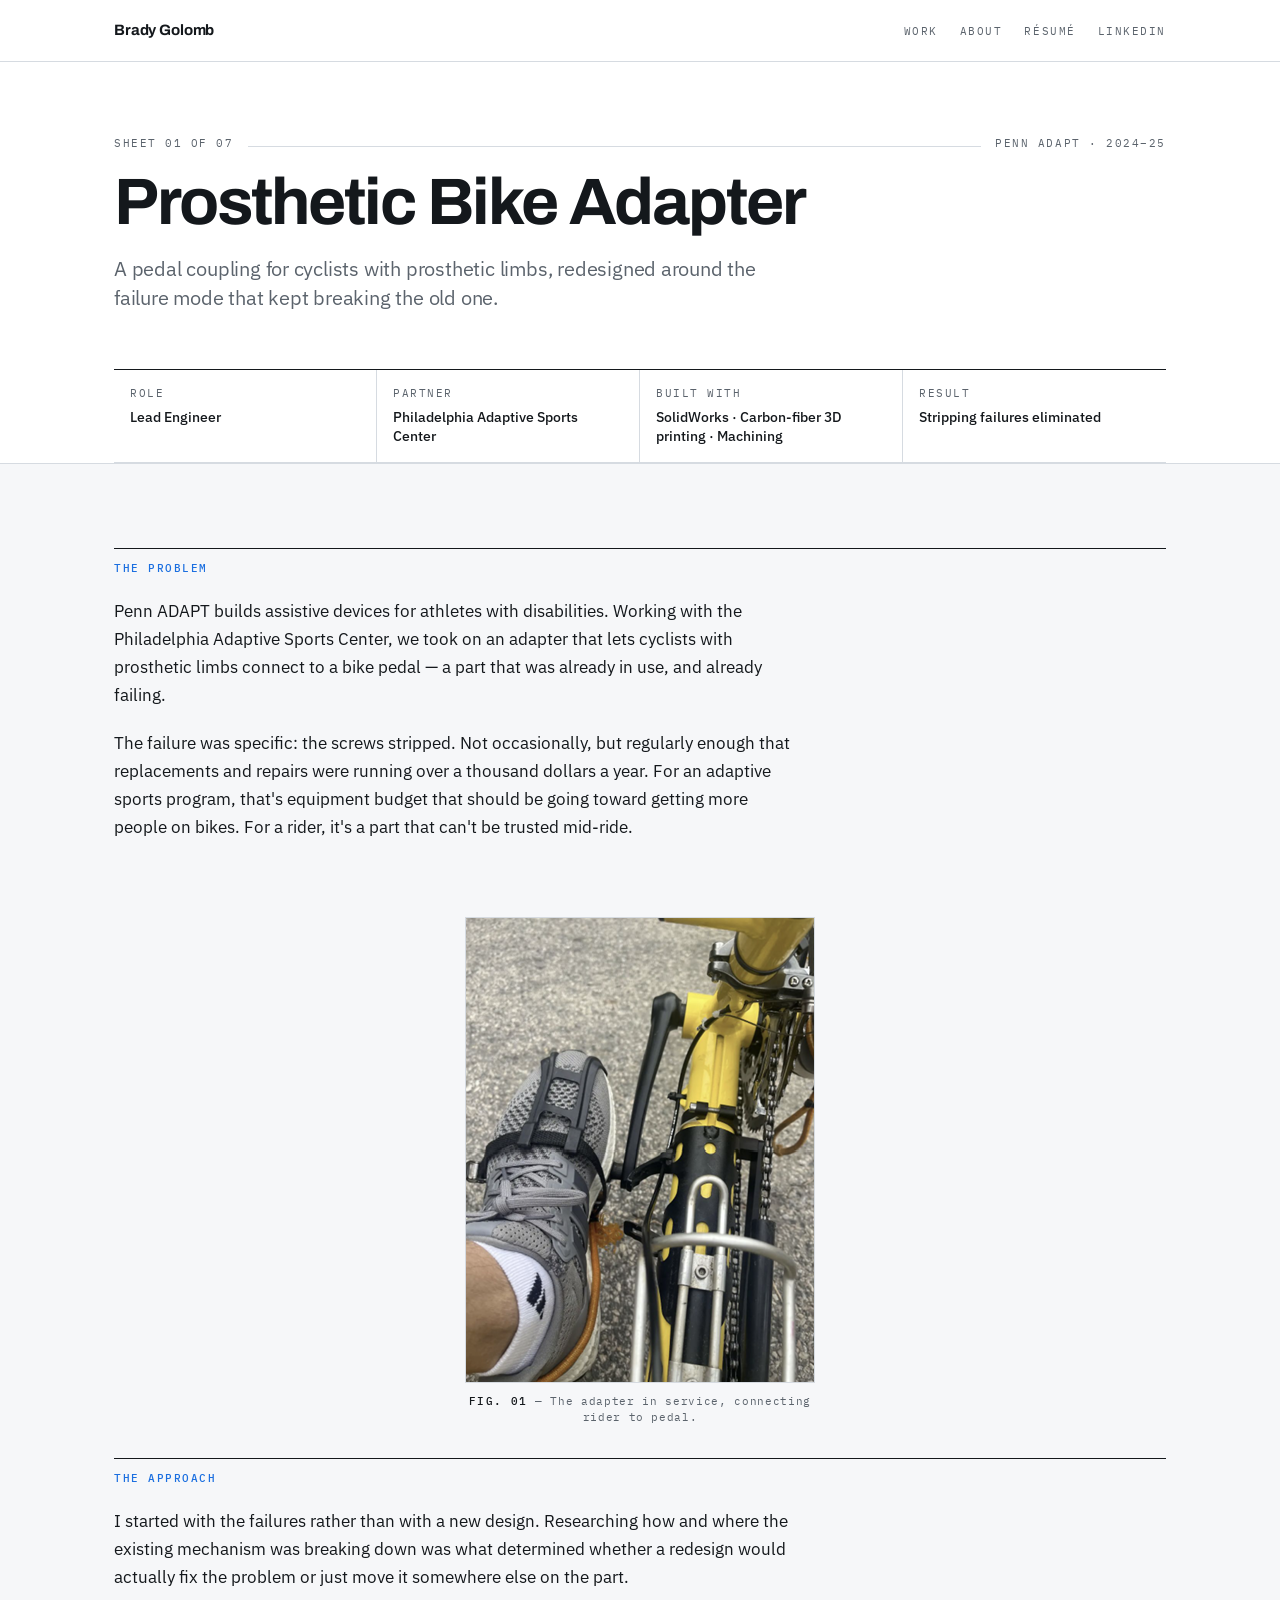
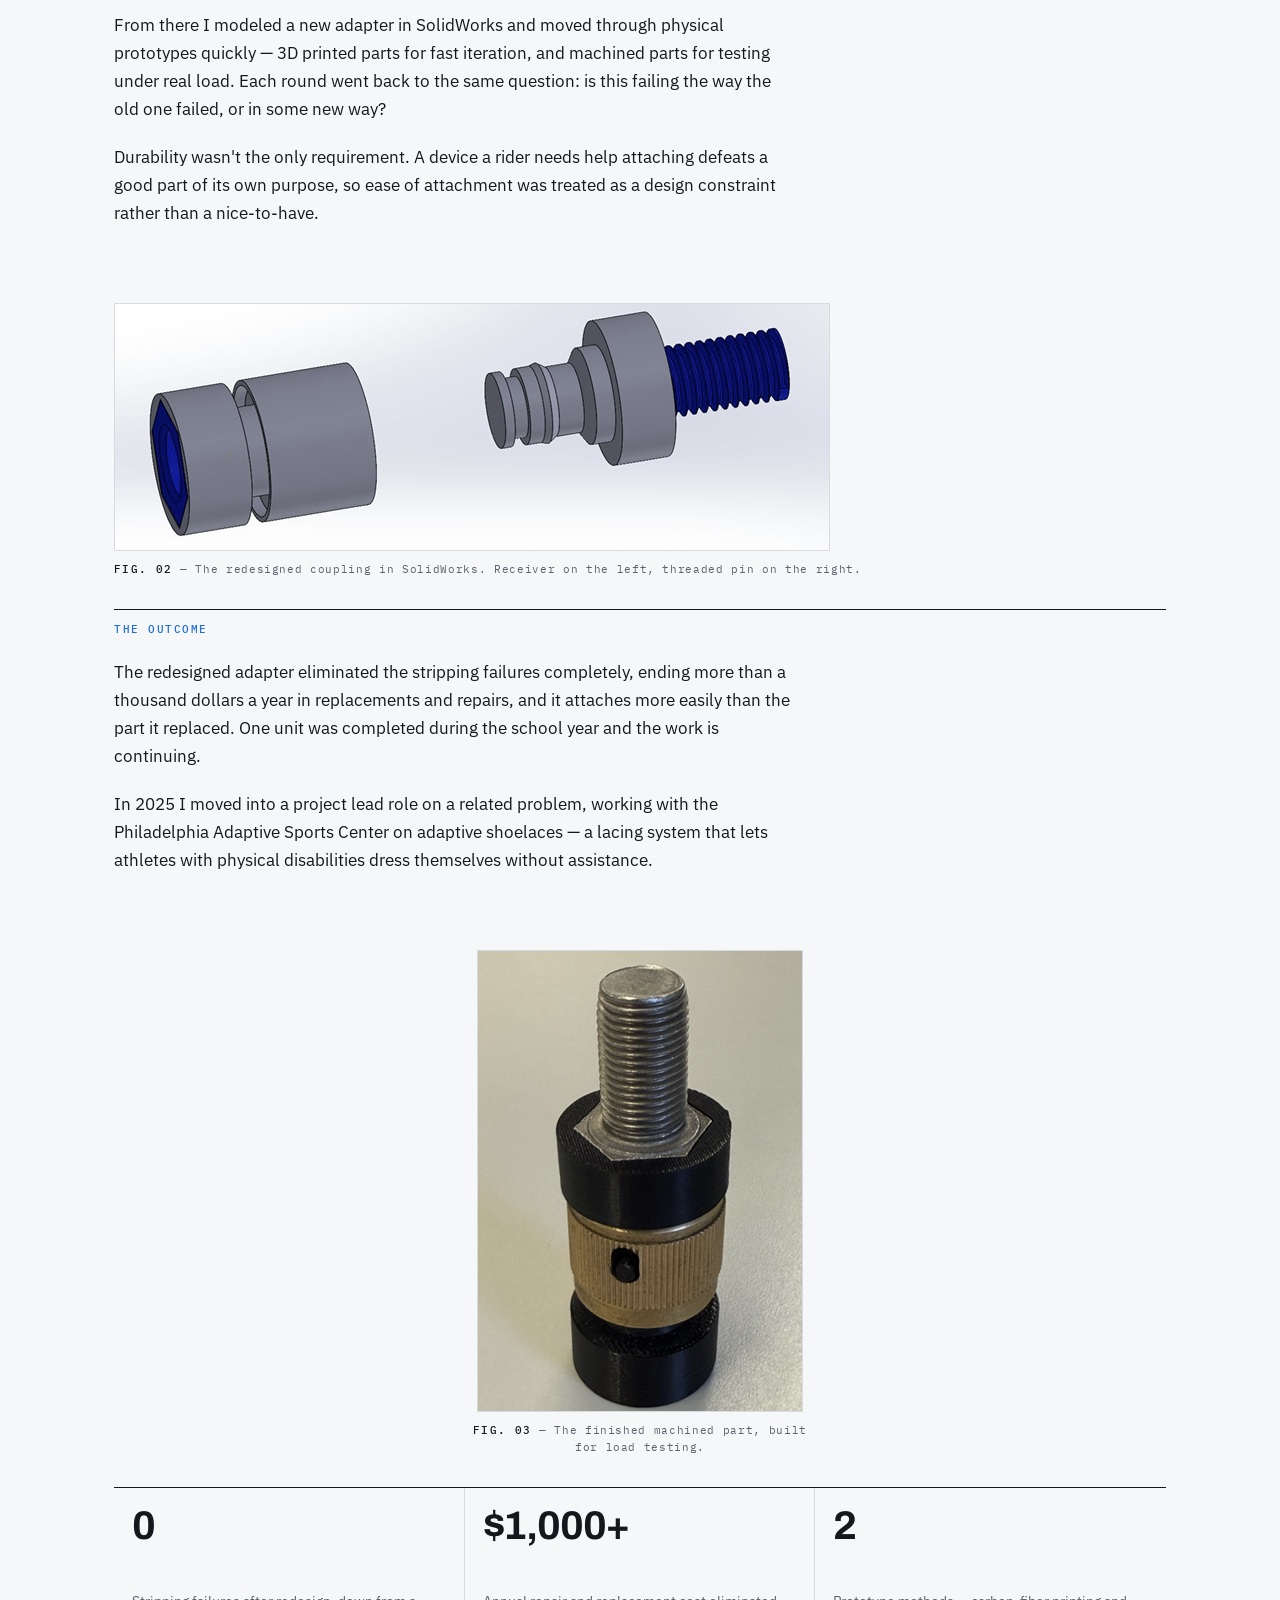
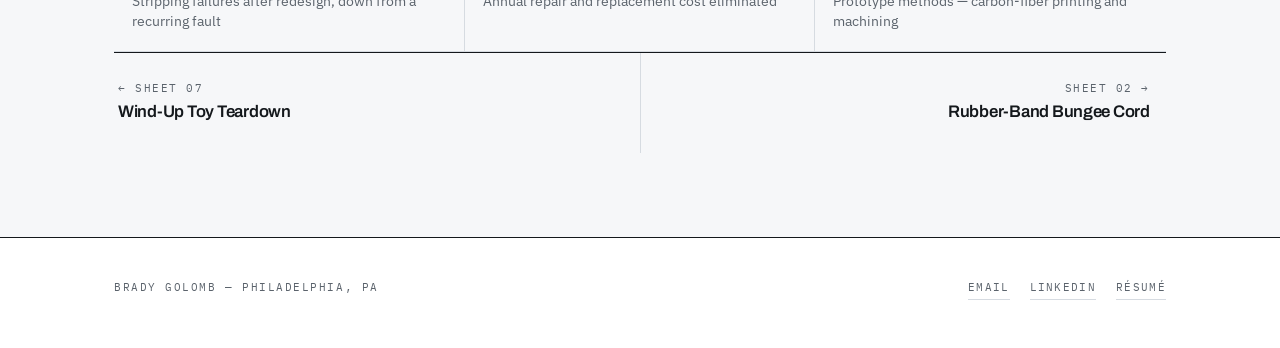
==== commit e127030d: "Add files via upload Add bungee project and reorder" ====
--- a/bike-adapter.html
+++ b/bike-adapter.html
@@ -27,7 +27,7 @@
 <section class="sheet-head">
   <div class="wrap">
     <div class="sheet-eyebrow">
-      <p class="label">Sheet 03 of 06</p>
+      <p class="label">Sheet 01 of 07</p>
       <span class="rule-fill"></span>
       <p class="label">Penn ADAPT · 2024–25</p>
     </div>
@@ -114,13 +114,13 @@
 
   <div class="wrap">
     <nav class="sheet-nav">
-      <a class="nav-prev" href="emr-podcast.html">
-        <p class="label">← Sheet 02</p>
-        <div class="nav-ttl">Wound Care Discharge System</div>
+      <a class="nav-prev" href="wind-up-toy.html">
+        <p class="label">← Sheet 07</p>
+        <div class="nav-ttl">Wind-Up Toy Teardown</div>
       </a>
-      <a class="nav-next" href="vex-robot.html">
-        <p class="label">Sheet 04 →</p>
-        <div class="nav-ttl">VEX Competition Robot</div>
+      <a class="nav-next" href="bungee.html">
+        <p class="label">Sheet 02 →</p>
+        <div class="nav-ttl">Rubber-Band Bungee Cord</div>
       </a>
     </nav>
   </div>
@@ -130,7 +130,7 @@
   <div class="wrap foot-inner">
     <p class="label">Brady Golomb — Philadelphia, PA</p>
     <div class="foot-links">
-      <a href="mailto:bradygolomb06@gmail.com">Email</a>
+      <a href="mailto:bradyg@engineering.upenn.edu">Email</a>
       <a href="https://www.linkedin.com/in/bradygolomb">LinkedIn</a>
       <a href="resume.pdf">Résumé</a>
     </div>
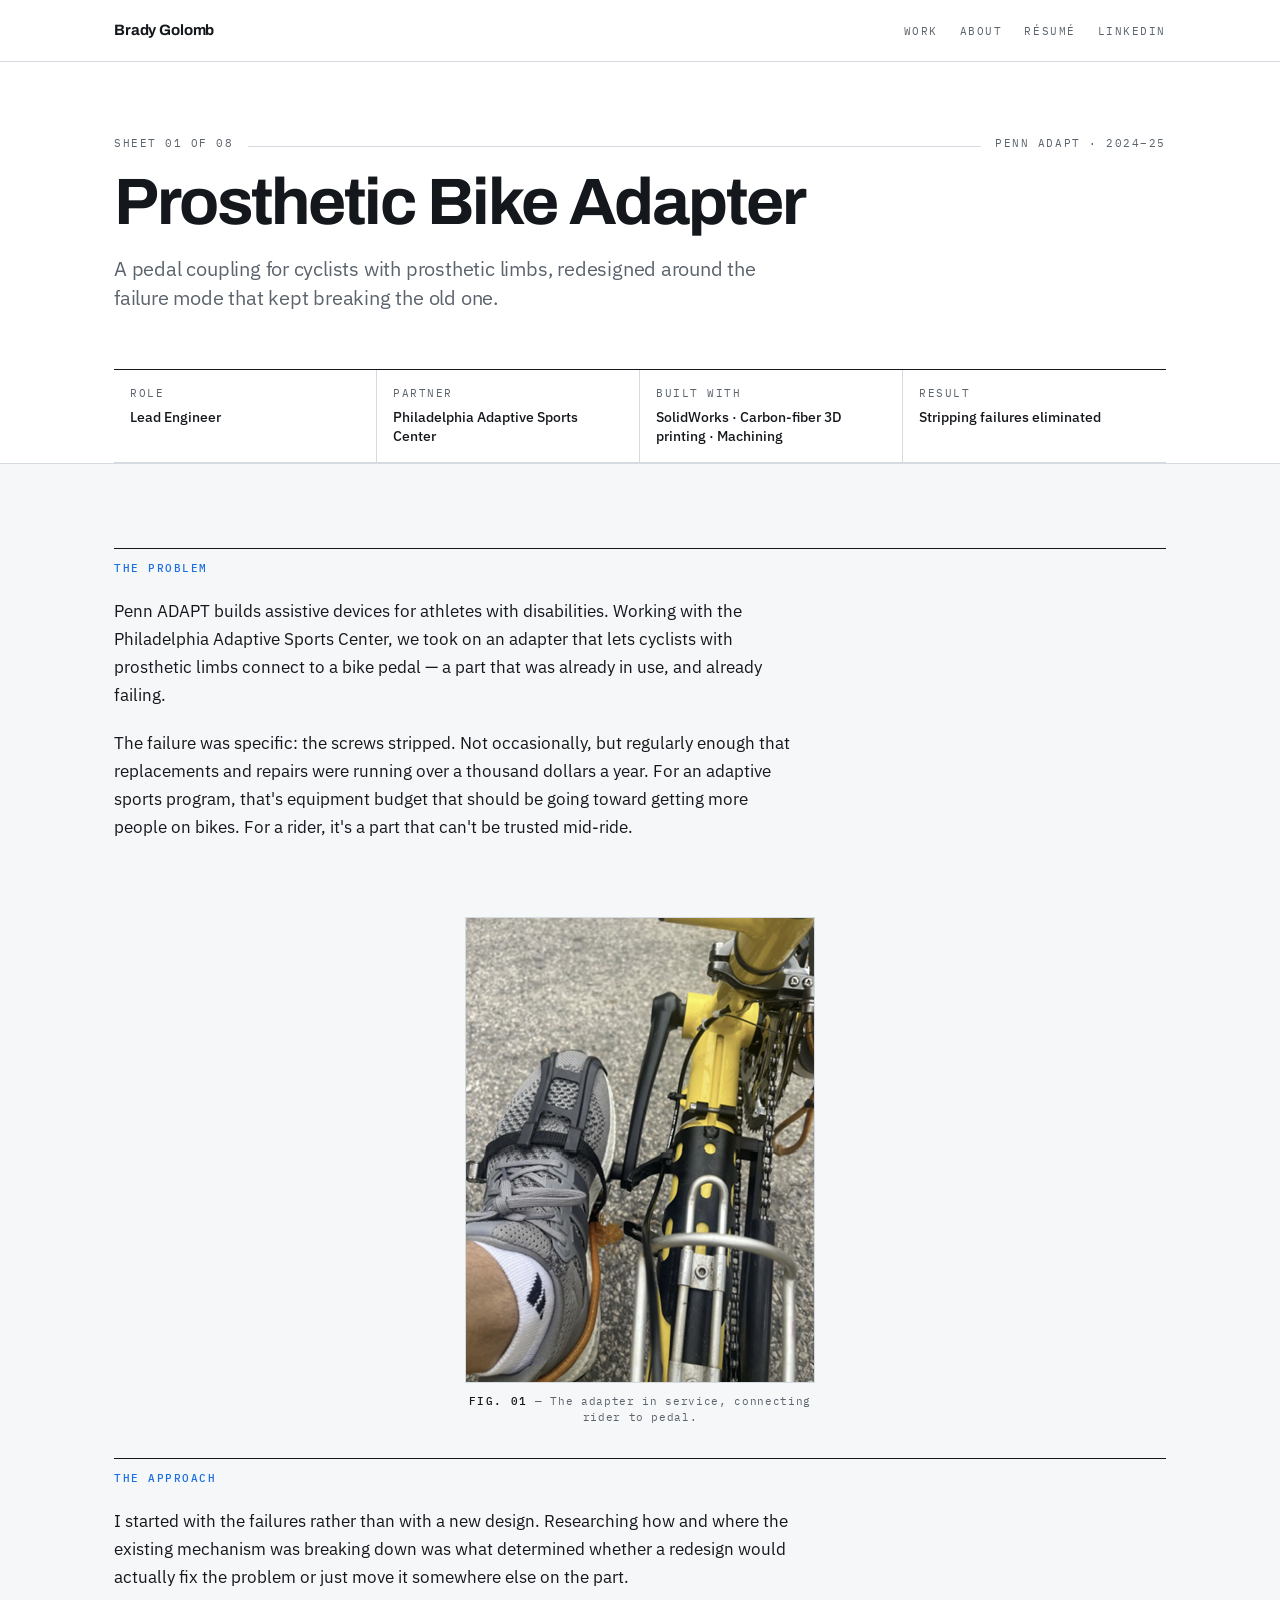
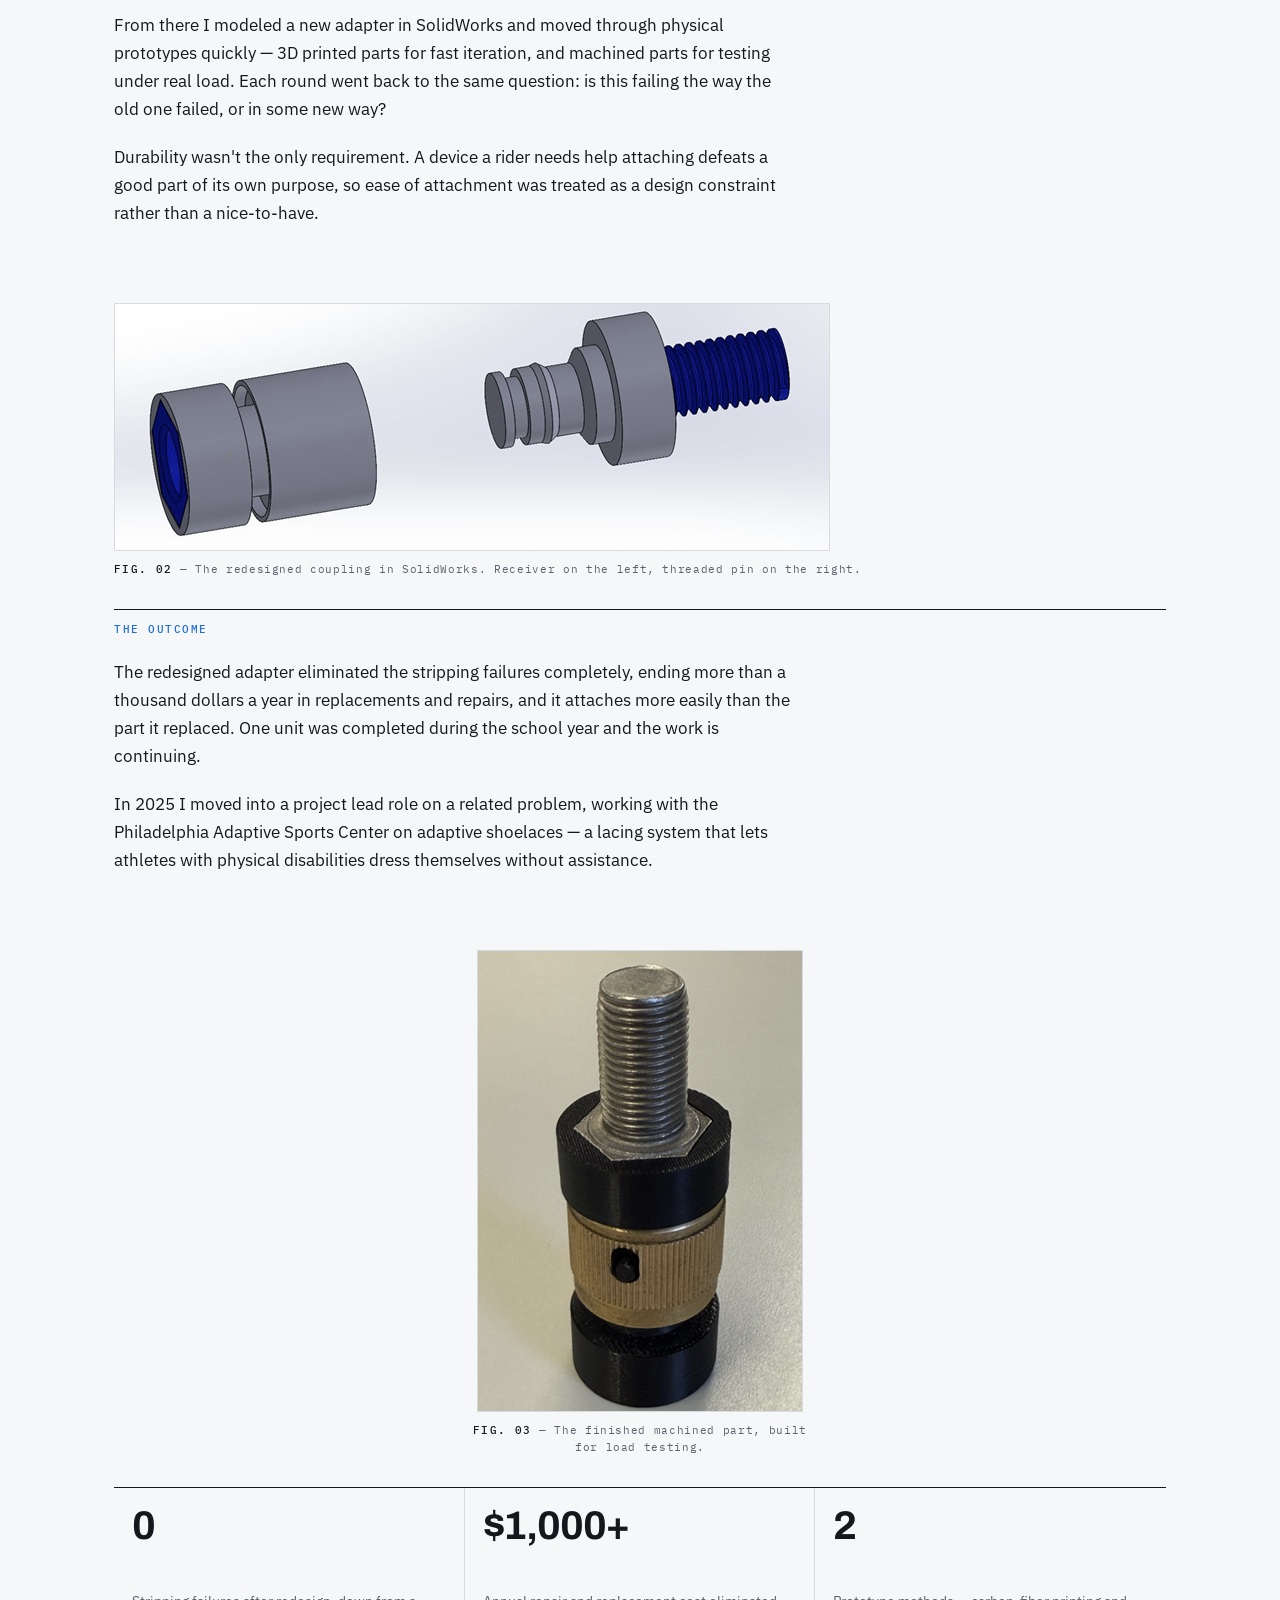
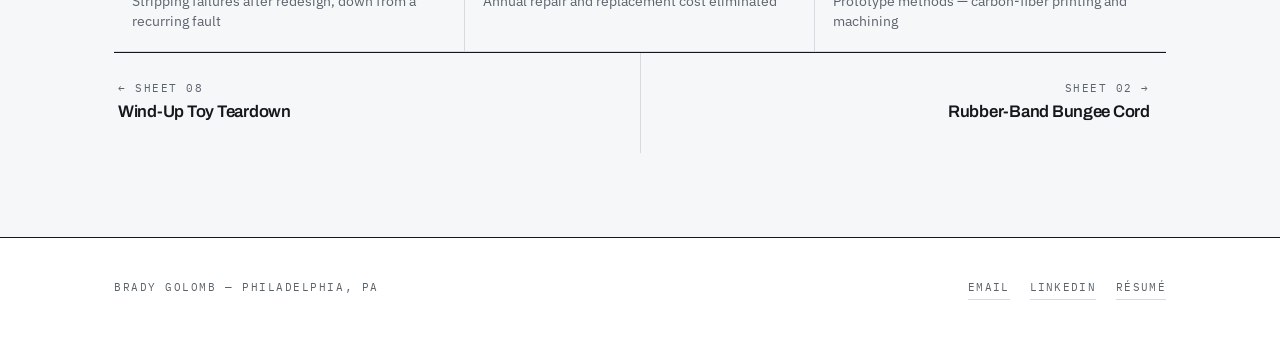
==== commit 055e446c: "Add files via upload Rocket project" ====
--- a/bike-adapter.html
+++ b/bike-adapter.html
@@ -27,7 +27,7 @@
 <section class="sheet-head">
   <div class="wrap">
     <div class="sheet-eyebrow">
-      <p class="label">Sheet 01 of 07</p>
+      <p class="label">Sheet 01 of 08</p>
       <span class="rule-fill"></span>
       <p class="label">Penn ADAPT · 2024–25</p>
     </div>
@@ -115,7 +115,7 @@
   <div class="wrap">
     <nav class="sheet-nav">
       <a class="nav-prev" href="wind-up-toy.html">
-        <p class="label">← Sheet 07</p>
+        <p class="label">← Sheet 08</p>
         <div class="nav-ttl">Wind-Up Toy Teardown</div>
       </a>
       <a class="nav-next" href="bungee.html">
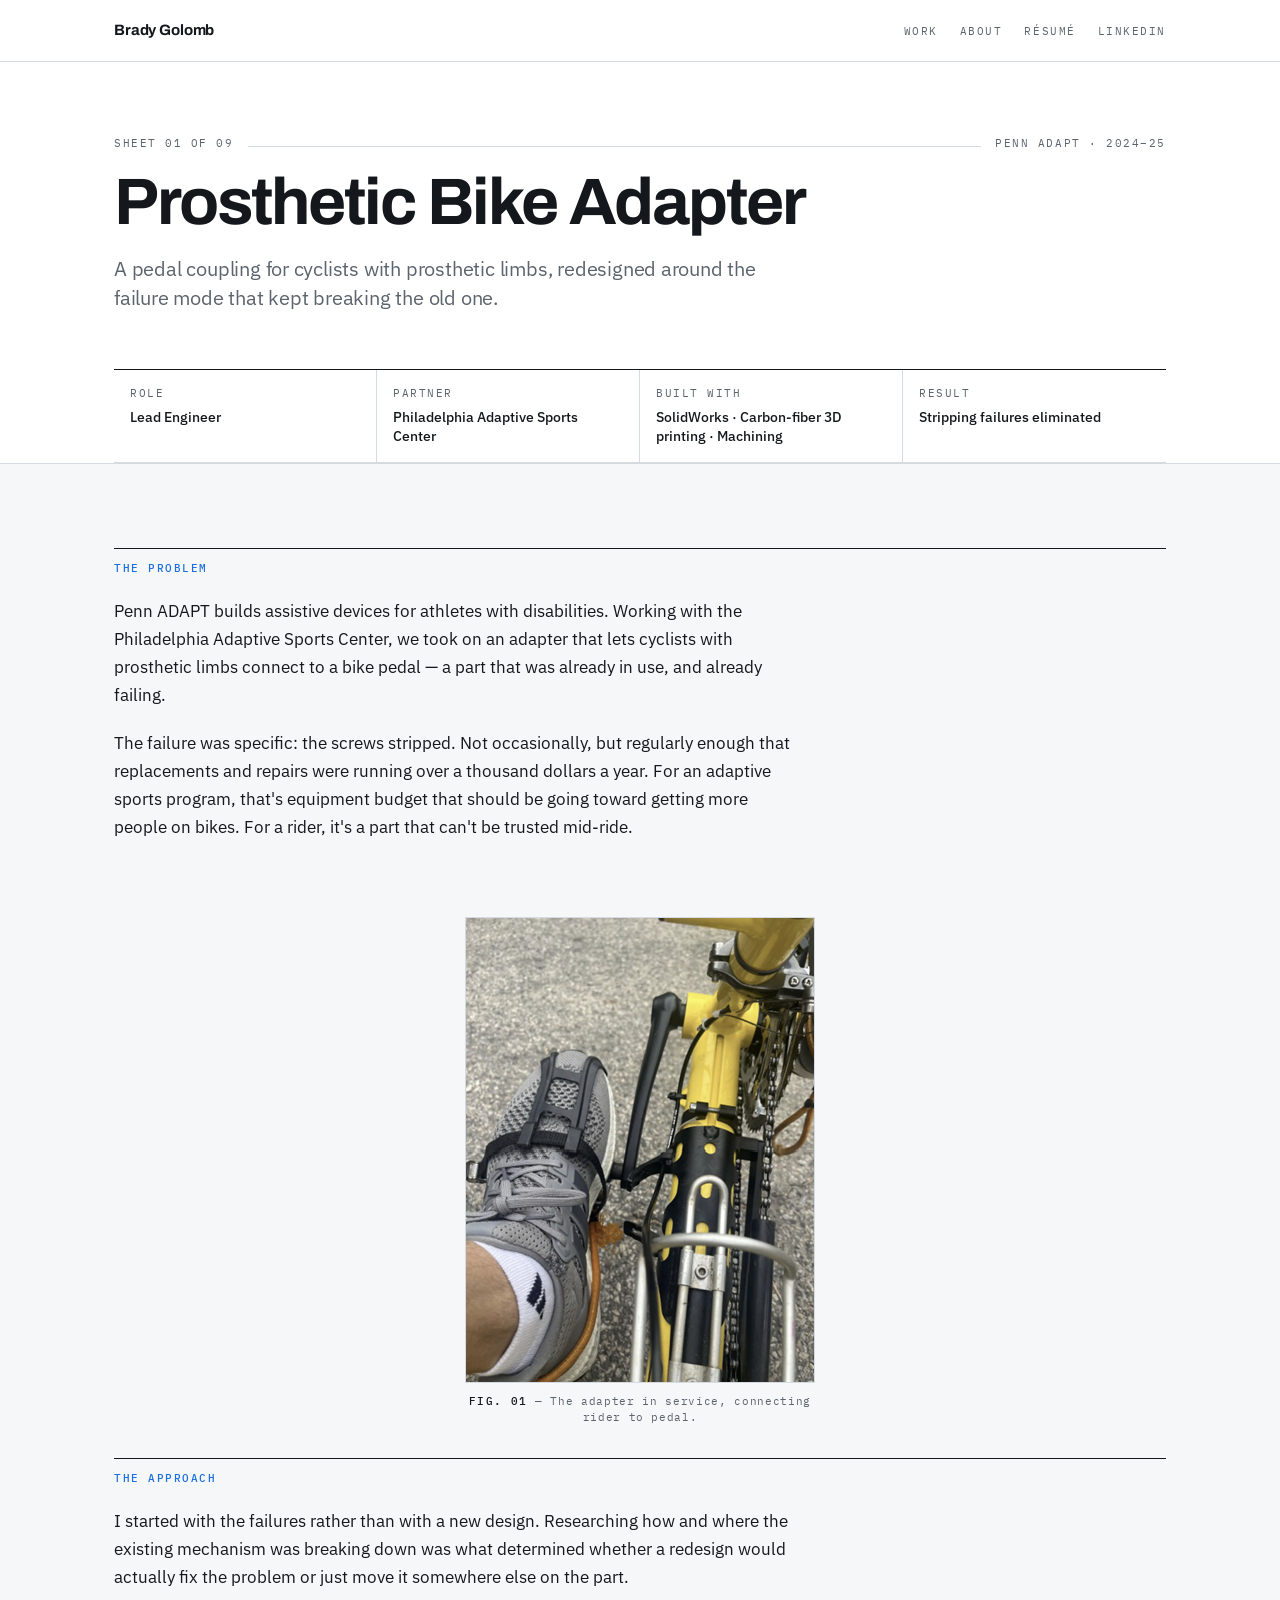
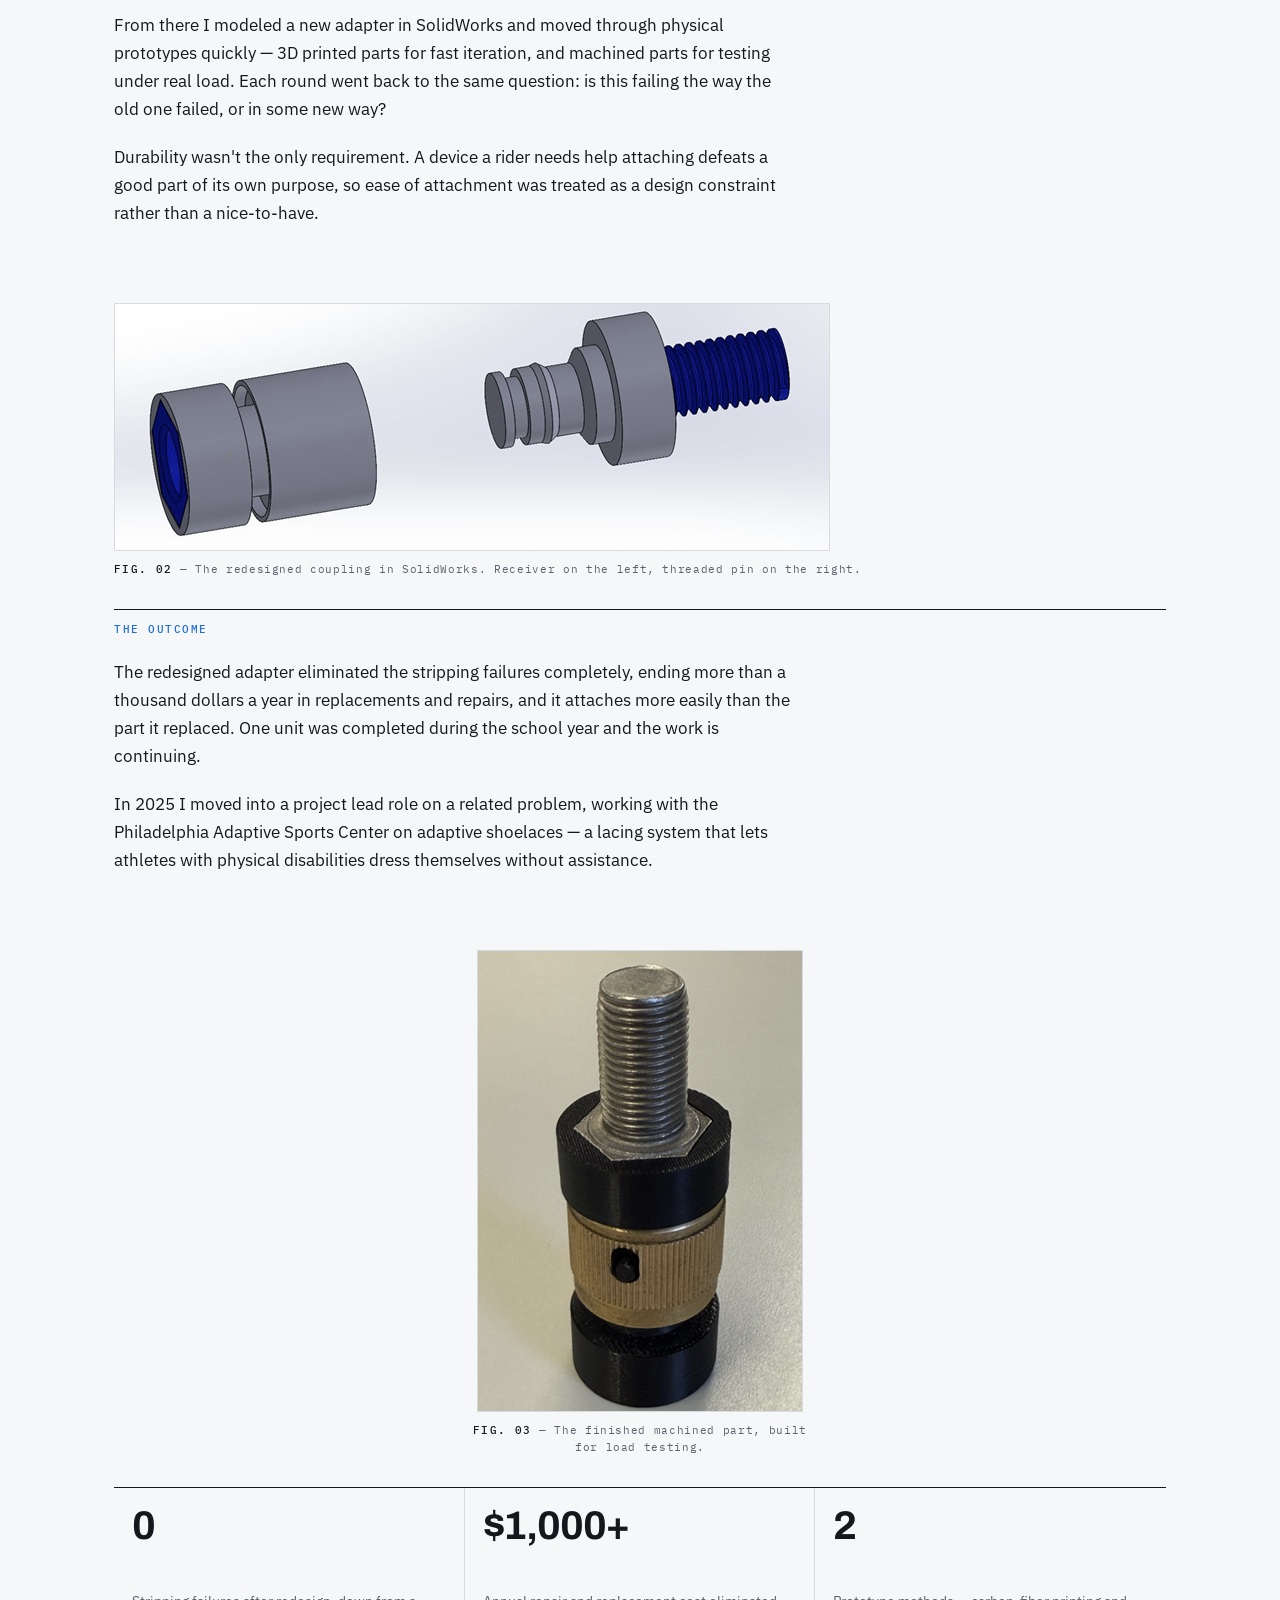
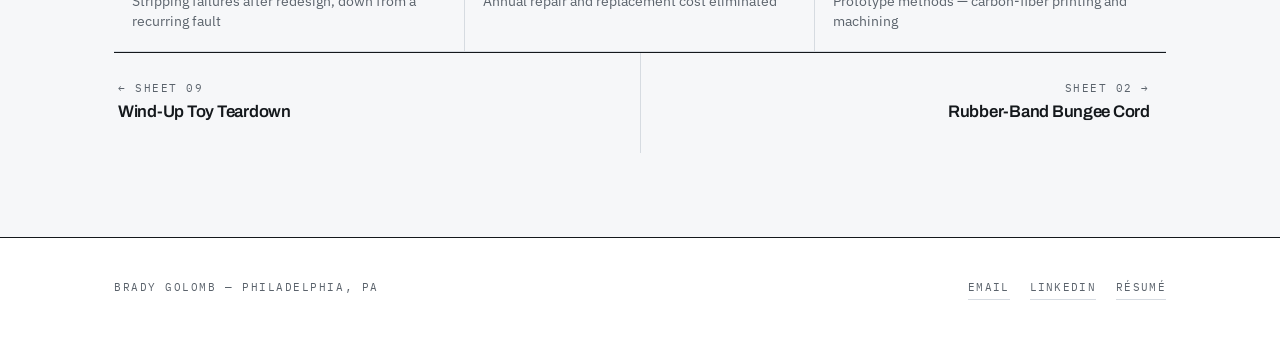
==== commit dae291ef: "Add files via upload V2 Added" ====
--- a/bike-adapter.html
+++ b/bike-adapter.html
@@ -27,7 +27,7 @@
 <section class="sheet-head">
   <div class="wrap">
     <div class="sheet-eyebrow">
-      <p class="label">Sheet 01 of 08</p>
+      <p class="label">Sheet 01 of 09</p>
       <span class="rule-fill"></span>
       <p class="label">Penn ADAPT · 2024–25</p>
     </div>
@@ -115,7 +115,7 @@
   <div class="wrap">
     <nav class="sheet-nav">
       <a class="nav-prev" href="wind-up-toy.html">
-        <p class="label">← Sheet 08</p>
+        <p class="label">← Sheet 09</p>
         <div class="nav-ttl">Wind-Up Toy Teardown</div>
       </a>
       <a class="nav-next" href="bungee.html">
